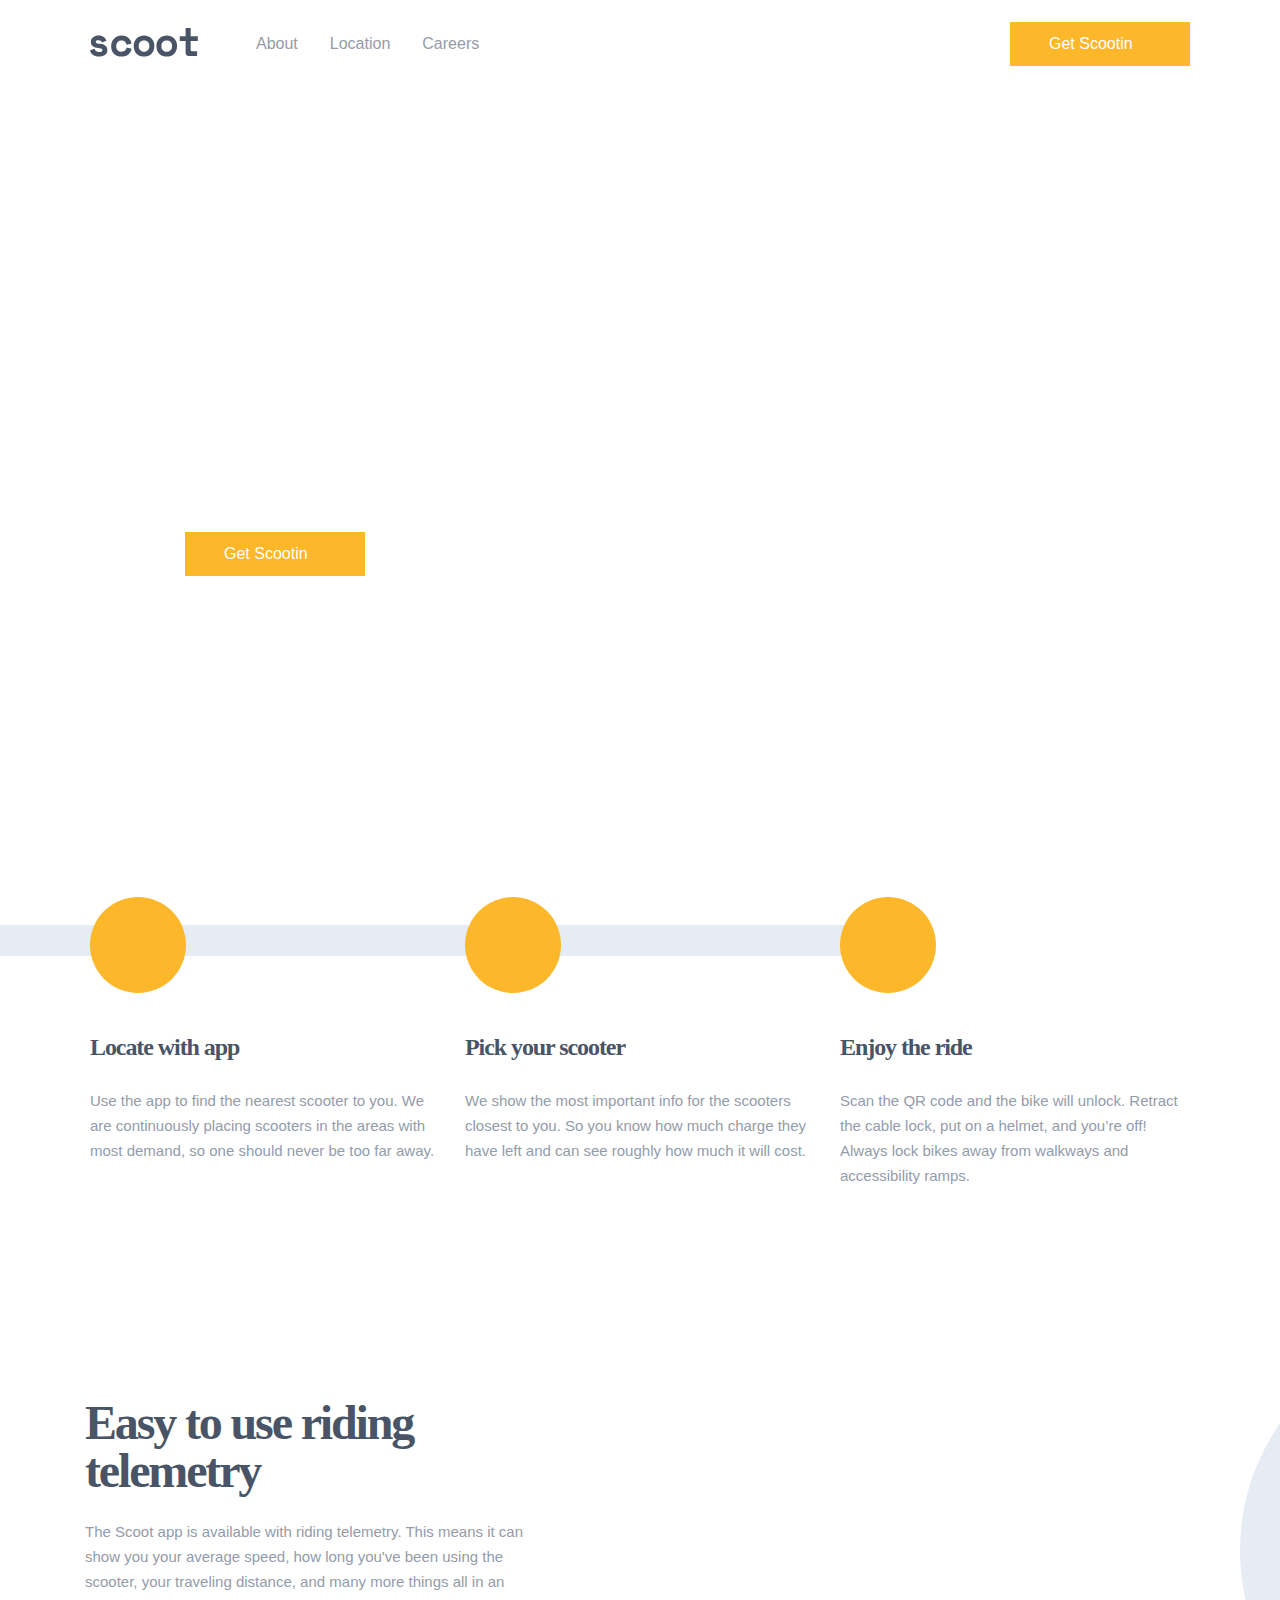
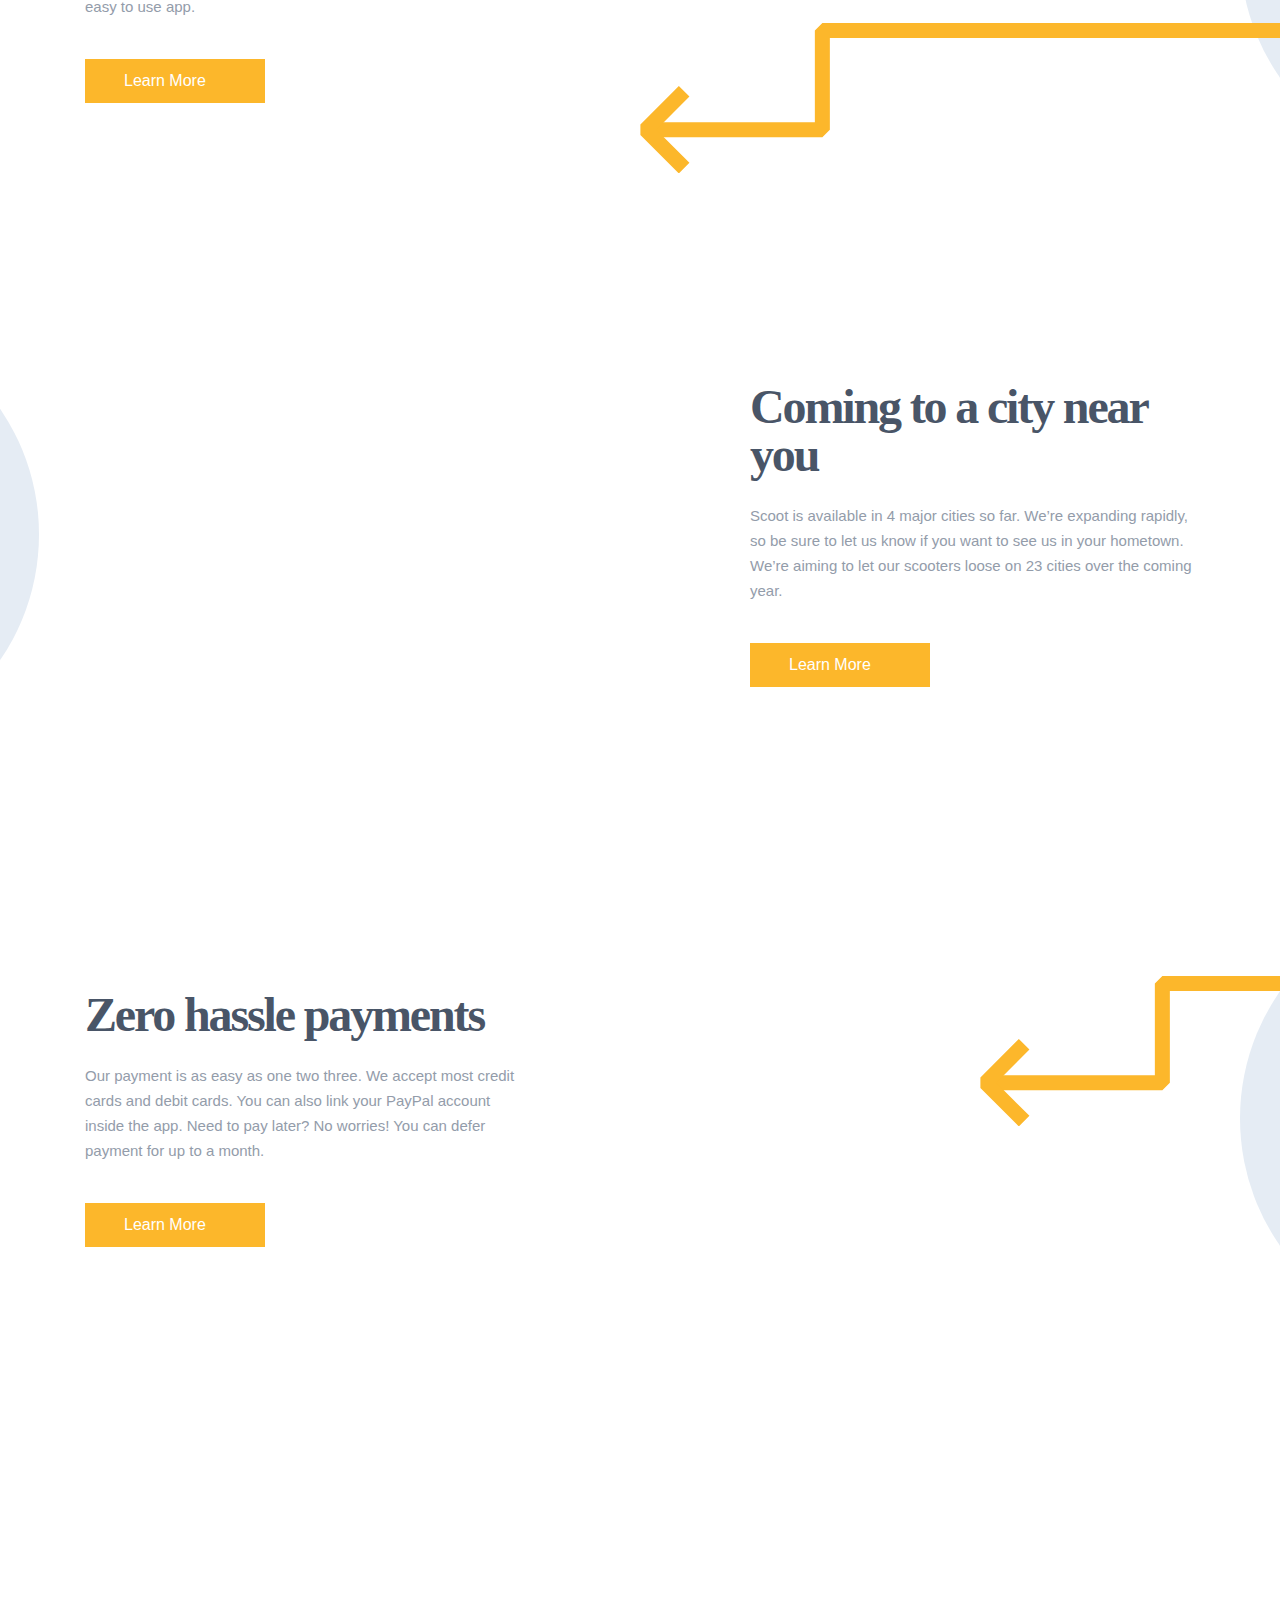
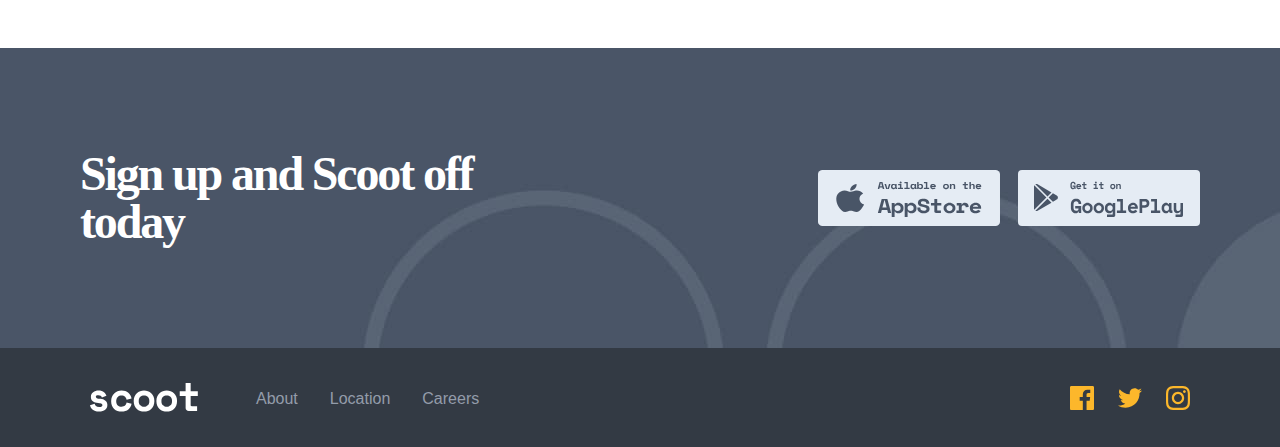
==== index.html @ c0de7a18 "14" ====
<!DOCTYPE html>
<html lang="en">

<head>
    <meta charset="UTF-8">
    <meta http-equiv="X-UA-Compatible" content="IE=edge">
    <meta name="viewport" content="width=device-width, initial-scale=1.0">
    <title>imtixon-2</title>
    <link rel="stylesheet" href="css/main.css">
</head>

<body>
    <h1 class="visually-hidden">scooter</h1>
    <header class="header">
        <div class="header__container container">
            <button class="burger" type="button"> <span class="burger__inner"></span></button>
            <a class="header__logo" href="index.html">
                <svg width="108" height="29" fill="none" xmlns="http://www.w3.org/2000/svg">
                    <path fill-rule="evenodd" clip-rule="evenodd"
                        d="M107.097 23.2V28h-8.3999c-.9066 0-1.6466-.2933-2.22-.88-.5733-.5867-.86-1.3333-.86-2.24V12.96h-5.88v-4.8h5.88V0h5.0399v8.16h7.16v4.8h-7.16V22c0 .8.36 1.2 1.08 1.2h5.36ZM9.12 28.56c2.6133 0 4.64-.5867 6.08-1.76 1.44-1.1733 2.16-2.7467 2.16-4.72v-.24c0-1.7867-.64-3.18-1.92-4.18-1.28-1-2.9333-1.6067-4.96-1.82-1.76-.1867-2.97333-.42-3.64-.7-.66667-.28-1-.74-1-1.38 0-.4533.21333-.8333.64-1.14.42667-.3067 1.06667-.46 1.92-.46.93333 0 1.6933.2067 2.28.62.5867.4133 1 .98 1.24 1.7l4.56-1.84c-.2133-.56-.52-1.14-.92-1.74-.4-.6-.92-1.14667-1.56-1.64-.64-.49333-1.42-.89333-2.34-1.2-.92-.30667-2.00667-.46-3.26-.46-.96 0-1.89333.13333-2.8.4-.90667.26667-1.70667.66-2.4 1.18-.69333.52-1.25333 1.1533-1.68 1.9-.42667.7467-.64 1.6133-.64 2.6v.24c0 1.8933.66 3.3267 1.98 4.3 1.32.9733 3.1 1.5533 5.34 1.74.82667.08 1.51333.1867 2.06.32.5467.1333.98.3 1.3.5.32.2.54.4133.66.64s.18.4733.18.74c0 .4533-.2333.8733-.7 1.26-.4667.3867-1.3267.58-2.58.58-1.41333 0-2.46-.32-3.14-.96-.68-.64-1.12667-1.3867-1.34-2.24L0 22.32c.133333.6933.393333 1.4067.78 2.14.38667.7333.94 1.4 1.66 2 .72.6 1.62667 1.1 2.72 1.5 1.09333.4 2.41333.6 3.96.6Zm22.4543 0c2.8267 0 5.0867-.72 6.78-2.16 1.6933-1.44 2.7667-3.3333 3.22-5.68l-4.96-1.24c-.24 1.3067-.7667 2.3467-1.58 3.12-.8133.7733-1.9933 1.16-3.54 1.16-.72 0-1.4-.1133-2.04-.34-.64-.2267-1.2-.5667-1.68-1.02-.48-.4533-.86-1.02-1.14-1.7-.28-.68-.42-1.46-.42-2.34v-.24c0-.88.14-1.6733.42-2.38.28-.7067.66-1.3067 1.14-1.8.48-.4933 1.04-.8733 1.68-1.14.64-.2667 1.32-.4 2.04-.4 1.5467 0 2.7467.4267 3.6 1.28s1.36 1.8667 1.52 3.04l4.96-1.28c-.4533-2.3467-1.54-4.24-3.26-5.68-1.72-1.44-3.9667-2.16-6.74-2.16-1.44 0-2.7933.24-4.06.72-1.2667.48-2.3733 1.17333-3.32 2.08-.9467.9067-1.6867 2-2.22 3.28-.5333 1.28-.8 2.72-.8 4.32v.48c0 1.6.2667 3.0267.8 4.28.5333 1.2533 1.2667 2.3067 2.2 3.16.9333.8533 2.0333 1.5067 3.3 1.96 1.2667.4533 2.6333.68 4.1.68Zm26.3543-.68c-1.24.4533-2.54.68-3.9.68-1.36 0-2.66-.2267-3.9-.68-1.24-.4533-2.34-1.1133-3.3-1.98s-1.72-1.9333-2.28-3.2c-.56-1.2667-.84-2.7267-.84-4.38v-.48c0-1.6267.28-3.0733.84-4.34.56-1.2667 1.32-2.34 2.28-3.22.96-.88 2.06-1.54667 3.3-2 1.24-.45333 2.54-.68 3.9-.68 1.36 0 2.66.22667 3.9.68 1.24.45333 2.34 1.12 3.3 2 .96.88 1.72 1.9533 2.28 3.22.56 1.2667.84 2.7133.84 4.34v.48c0 1.6533-.28 3.1133-.84 4.38-.56 1.2667-1.32 2.3333-2.28 3.2-.96.8667-2.06 1.5267-3.3 1.98Zm-3.9-4.12c-.72 0-1.4-.12-2.04-.36-.64-.24-1.2-.5867-1.68-1.04-.48-.4533-.86-1.0067-1.14-1.66-.28-.6533-.42-1.3933-.42-2.22v-.8c0-.8267.14-1.5667.42-2.22.28-.6533.66-1.2067 1.14-1.66.48-.4533 1.04-.8 1.68-1.04.64-.24 1.32-.36 2.04-.36s1.4.12 2.04.36c.64.24 1.2.5867 1.68 1.04.48.4533.86 1.0067 1.14 1.66.28.6533.42 1.3933.42 2.22v.8c0 .8267-.14 1.5667-.42 2.22-.28.6533-.66 1.2067-1.14 1.66-.48.4533-1.04.8-1.68 1.04-.64.24-1.32.36-2.04.36Zm26.5943 4.12c-1.24.4533-2.54.68-3.9.68-1.36 0-2.66-.2267-3.9-.68-1.24-.4533-2.34-1.1133-3.3-1.98s-1.72-1.9333-2.28-3.2c-.56-1.2667-.84-2.7267-.84-4.38v-.48c0-1.6267.28-3.0733.84-4.34.56-1.2667 1.32-2.34 2.28-3.22.96-.88 2.06-1.54667 3.3-2 1.24-.45333 2.54-.68 3.9-.68 1.36 0 2.66.22667 3.9.68 1.24.45333 2.34 1.12 3.3 2 .96.88 1.72 1.9533 2.28 3.22.56 1.2667.84 2.7133.84 4.34v.48c0 1.6533-.28 3.1133-.84 4.38-.56 1.2667-1.32 2.3333-2.28 3.2-.96.8667-2.06 1.5267-3.3 1.98Zm-3.9-4.12c-.72 0-1.4-.12-2.04-.36-.64-.24-1.2-.5867-1.68-1.04-.48-.4533-.86-1.0067-1.14-1.66-.28-.6533-.42-1.3933-.42-2.22v-.8c0-.8267.14-1.5667.42-2.22.28-.6533.66-1.2067 1.14-1.66.48-.4533 1.04-.8 1.68-1.04.64-.24 1.32-.36 2.04-.36s1.4.12 2.04.36c.64.24 1.2.5867 1.68 1.04.48.4533.86 1.0067 1.14 1.66.28.6533.42 1.3933.42 2.22v.8c0 .8267-.14 1.5667-.42 2.22-.28.6533-.66 1.2067-1.14 1.66-.48.4533-1.04.8-1.68 1.04-.64.24-1.32.36-2.04.36Z"
                        fill="#495567" /></svg>
            </a>
            <nav class="nav header__nav">
                <ul class="nav__list">
                    <li class="nav__item">
                        <a class="nav__link" href="about.html">About</a>
                    </li>
                    <li class="nav__item">
                        <a class="nav__link" href="#">Location</a>
                    </li>
                    <li class="nav__item">
                        <a class="nav__link" href="">Careers</a>
                    </li>
                </ul>
            </nav>
            <a class="main-link header__link" href="#">Get Scootin</a>
        </div>
    </header>
    <main>
        <div class="intro">
            <div class="container intro__container">
                <p class="intro__title">
                    Scooter sharing made simple
                </p>
                <div class="intro-wrapper">
                    <p class="intro__text">
                        Scoot takes the hassle out of urban mobility. Our bikes are placed in convenient locations
                        in each of our cities. Use our app to locate the nearest bike, unlock it with a tap, and you’re
                        away!
                    </p>
                    <a class="main-link intro__link" href="#">Get Scootin</a>
                </div>
            </div>
        </div>
        <section class="guide container">
            <div class="container">
                <h2 class="visually-hidden">guide</h2>
                <ol class="guide__list">
                    <li class="guide__item guide__item--app">
                        <h3 class="guide__item-title">Locate with app</h3>
                        <p class="guide__item-text">
                            Use the app to find the nearest scooter to you. We are continuously placing scooters in the
                            areas with most demand, so one should never be too far away.
                        </p>
                    </li>
                    <li class="guide__item guide__item--scooter">
                        <h3 class="guide__item-title">Pick your scooter</h3>
                        <p class="guide__item-text">
                            We show the most important info for the scooters closest to you. So you know how much
                            charge
                            they have left and can see roughly how much it will cost.
                        </p>
                    </li>
                    <li class="guide__item guide__item--ride">
                        <h3 class="guide__item-title">Enjoy the ride</h3>
                        <p class="guide__item-text">
                            Scan the QR code and the bike will unlock. Retract the cable lock, put on a helmet, and
                            you’re off! Always lock bikes away from walkways and accessibility ramps.
                        </p>
                    </li>
                </ol>
            </div>
        </section>
        <section class="benifits container">
            <h2 class="visually-hidden">benifits</h2>
            <ul class="benifits__list">
                <li class="benifits__item benifits__item--easy">
                    <picture>
                        <source type="image/webp" media="(max-width: 767px)"
                            srcset="img/telephone-mobile@2x.webp 2x, img/telephone-mobile.webp 1x">
                        <source type="image/webp" srcset="img/telephone@2x.webp 2x, img/telephone.webp 1x">

                        <source media="(max-width: 719px)"
                            srcset="img/telephone-mobile@2x.jpg 2x, img/telephone-mobile.jpg 1x">
                        <img class="benifits__img" src="img/telephone.jpg"
                            srcset="img/telephone@2x.jpg 2x, img/telephone.jpg 1x" alt="telefonli qiz" width="445"
                            height="445">
                    </picture>
                    <div class="benifits__wrapper">
                        <h3 class="benifits__title">Easy to use riding telemetry</h3>
                        <p class="benifits__text">The Scoot app is available with riding telemetry. This means it can
                            show you your average speed, how long you've been using the scooter, your traveling
                            distance, and many more things all in an easy to use app.</p>
                        <a class="main-link benifits__link" href="#" target="_blank">Learn More</a>
                    </div>
                </li>
                <li class="benifits__item benifits__item--coming">
                    <picture>
                        <source type="image/webp" media="(max-width: 767px)"
                            srcset="img/manzara-mobile@2x.webp 2x, img/manzara-mobile.webp 1x">
                        <source type="image/webp" srcset="img/manzara@2x.webp 2x, img/manzara@2x.webp 1x">

                        <source media="(max-width: 719px)"
                            srcset="img/manzara-mobile@2x.jpg 2x, img/manzara-mobile.jpg 1x">
                        <img class="benifits__img" src="img/manzara.jpg"
                            srcset="img/manzara@2x.jpg 2x, img/manzara.jpg 1x" alt="manzali joy" width="445"
                            height="445">
                    </picture>
                    <div class="benifits__wrapper">
                        <h3 class="benifits__title">Coming to a city near you</h3>
                        <p class="benifits__text">Scoot is available in 4 major cities so far. We’re expanding rapidly,
                            so be sure to let us know if you want to see us in your hometown. We’re aiming to let our
                            scooters loose on 23 cities over the coming year.</p>
                        <a class="main-link benifits__link" href="#" target="_blank">Learn More</a>
                    </div>
                </li>
                <li class="benifits__item benifits__item--zero">
                    <picture>
                        <source type="image/webp" media="(max-width: 767px)"
                            srcset="img/xamyon-mobile@2x.webp 2x, img/xamyon-mobile.webp 1x">
                        <source type="image/webp" srcset="img/xamyon@2x.webp 2x, img/xamyon.webp 1x">

                        <source media="(max-width: 719px)"
                            srcset="img/xamyon-mobile@2x.jpg 2x, img/xamyon-mobile.jpg 1x">
                        <img class="benifits__img" src="img/xamyon.jpg" srcset="img/xamyon@2x.jpg 2x, img/xamyon.jpg 1x"
                            alt="pulli hamyon" width="445" height="445">
                    </picture>
                    <div class="benifits__wrapper">
                        <h3 class="benifits__title">Zero hassle payments</h3>
                        <p class="benifits__text">Our payment is as easy as one two three. We accept most credit cards
                            and
                            debit cards. You can also link your PayPal account inside the app. Need to pay later? No
                            worries! You can defer payment for up to a month.</p>
                        <a class="main-link benifits__link" href="#" target="_blank">Learn More</a>
                    </div>
                </li>
            </ul>
        </section>
        <section class="cta">
            <div class="container cta__container">
                <h2 class="visually-hidden">Call to action</h2>
                <p class="cta__title">Sign up and Scoot off today</p>
                <div class="cta__logo">
                    <a class="cta__logo-link" href="#">
                        <img class="cta__logo-img" src="img/appstory.svg" alt="appstory" width="182" height="56">
                    </a>
                    <a href="#">
                        <img class="cta__logo-img" src="img/playmarket.svg" alt="play market" width="182" height="56">
                    </a>
                </div>
            </div>
        </section>
    </main>
    <footer class="footer">
        <div class="container footer__container">
            <a href="index.html">
                <svg width="108" height="29" fill="none" xmlns="http://www.w3.org/2000/svg">
                    <path fill-rule="evenodd" clip-rule="evenodd"
                        d="M107.097 23.2V28h-8.3999c-.9066 0-1.6466-.2933-2.22-.88-.5733-.5867-.86-1.3333-.86-2.24V12.96h-5.88v-4.8h5.88V0h5.0399v8.16h7.16v4.8h-7.16V22c0 .8.36 1.2 1.08 1.2h5.36ZM9.12 28.56c2.6133 0 4.64-.5867 6.08-1.76 1.44-1.1733 2.16-2.7467 2.16-4.72v-.24c0-1.7867-.64-3.18-1.92-4.18-1.28-1-2.9333-1.6067-4.96-1.82-1.76-.1867-2.97333-.42-3.64-.7-.66667-.28-1-.74-1-1.38 0-.4533.21333-.8333.64-1.14.42667-.3067 1.06667-.46 1.92-.46.93333 0 1.6933.2067 2.28.62.5867.4133 1 .98 1.24 1.7l4.56-1.84c-.2133-.56-.52-1.14-.92-1.74-.4-.6-.92-1.14667-1.56-1.64-.64-.49333-1.42-.89333-2.34-1.2-.92-.30667-2.00667-.46-3.26-.46-.96 0-1.89333.13333-2.8.4-.90667.26667-1.70667.66-2.4 1.18-.69333.52-1.25333 1.1533-1.68 1.9-.42667.7467-.64 1.6133-.64 2.6v.24c0 1.8933.66 3.3267 1.98 4.3 1.32.9733 3.1 1.5533 5.34 1.74.82667.08 1.51333.1867 2.06.32.5467.1333.98.3 1.3.5.32.2.54.4133.66.64s.18.4733.18.74c0 .4533-.2333.8733-.7 1.26-.4667.3867-1.3267.58-2.58.58-1.41333 0-2.46-.32-3.14-.96-.68-.64-1.12667-1.3867-1.34-2.24L0 22.32c.133333.6933.393333 1.4067.78 2.14.38667.7333.94 1.4 1.66 2 .72.6 1.62667 1.1 2.72 1.5 1.09333.4 2.41333.6 3.96.6Zm22.4543 0c2.8267 0 5.0867-.72 6.78-2.16 1.6933-1.44 2.7667-3.3333 3.22-5.68l-4.96-1.24c-.24 1.3067-.7667 2.3467-1.58 3.12-.8133.7733-1.9933 1.16-3.54 1.16-.72 0-1.4-.1133-2.04-.34-.64-.2267-1.2-.5667-1.68-1.02-.48-.4533-.86-1.02-1.14-1.7-.28-.68-.42-1.46-.42-2.34v-.24c0-.88.14-1.6733.42-2.38.28-.7067.66-1.3067 1.14-1.8.48-.4933 1.04-.8733 1.68-1.14.64-.2667 1.32-.4 2.04-.4 1.5467 0 2.7467.4267 3.6 1.28s1.36 1.8667 1.52 3.04l4.96-1.28c-.4533-2.3467-1.54-4.24-3.26-5.68-1.72-1.44-3.9667-2.16-6.74-2.16-1.44 0-2.7933.24-4.06.72-1.2667.48-2.3733 1.17333-3.32 2.08-.9467.9067-1.6867 2-2.22 3.28-.5333 1.28-.8 2.72-.8 4.32v.48c0 1.6.2667 3.0267.8 4.28.5333 1.2533 1.2667 2.3067 2.2 3.16.9333.8533 2.0333 1.5067 3.3 1.96 1.2667.4533 2.6333.68 4.1.68Zm26.3543-.68c-1.24.4533-2.54.68-3.9.68-1.36 0-2.66-.2267-3.9-.68-1.24-.4533-2.34-1.1133-3.3-1.98s-1.72-1.9333-2.28-3.2c-.56-1.2667-.84-2.7267-.84-4.38v-.48c0-1.6267.28-3.0733.84-4.34.56-1.2667 1.32-2.34 2.28-3.22.96-.88 2.06-1.54667 3.3-2 1.24-.45333 2.54-.68 3.9-.68 1.36 0 2.66.22667 3.9.68 1.24.45333 2.34 1.12 3.3 2 .96.88 1.72 1.9533 2.28 3.22.56 1.2667.84 2.7133.84 4.34v.48c0 1.6533-.28 3.1133-.84 4.38-.56 1.2667-1.32 2.3333-2.28 3.2-.96.8667-2.06 1.5267-3.3 1.98Zm-3.9-4.12c-.72 0-1.4-.12-2.04-.36-.64-.24-1.2-.5867-1.68-1.04-.48-.4533-.86-1.0067-1.14-1.66-.28-.6533-.42-1.3933-.42-2.22v-.8c0-.8267.14-1.5667.42-2.22.28-.6533.66-1.2067 1.14-1.66.48-.4533 1.04-.8 1.68-1.04.64-.24 1.32-.36 2.04-.36s1.4.12 2.04.36c.64.24 1.2.5867 1.68 1.04.48.4533.86 1.0067 1.14 1.66.28.6533.42 1.3933.42 2.22v.8c0 .8267-.14 1.5667-.42 2.22-.28.6533-.66 1.2067-1.14 1.66-.48.4533-1.04.8-1.68 1.04-.64.24-1.32.36-2.04.36Zm26.5943 4.12c-1.24.4533-2.54.68-3.9.68-1.36 0-2.66-.2267-3.9-.68-1.24-.4533-2.34-1.1133-3.3-1.98s-1.72-1.9333-2.28-3.2c-.56-1.2667-.84-2.7267-.84-4.38v-.48c0-1.6267.28-3.0733.84-4.34.56-1.2667 1.32-2.34 2.28-3.22.96-.88 2.06-1.54667 3.3-2 1.24-.45333 2.54-.68 3.9-.68 1.36 0 2.66.22667 3.9.68 1.24.45333 2.34 1.12 3.3 2 .96.88 1.72 1.9533 2.28 3.22.56 1.2667.84 2.7133.84 4.34v.48c0 1.6533-.28 3.1133-.84 4.38-.56 1.2667-1.32 2.3333-2.28 3.2-.96.8667-2.06 1.5267-3.3 1.98Zm-3.9-4.12c-.72 0-1.4-.12-2.04-.36-.64-.24-1.2-.5867-1.68-1.04-.48-.4533-.86-1.0067-1.14-1.66-.28-.6533-.42-1.3933-.42-2.22v-.8c0-.8267.14-1.5667.42-2.22.28-.6533.66-1.2067 1.14-1.66.48-.4533 1.04-.8 1.68-1.04.64-.24 1.32-.36 2.04-.36s1.4.12 2.04.36c.64.24 1.2.5867 1.68 1.04.48.4533.86 1.0067 1.14 1.66.28.6533.42 1.3933.42 2.22v.8c0 .8267-.14 1.5667-.42 2.22-.28.6533-.66 1.2067-1.14 1.66-.48.4533-1.04.8-1.68 1.04-.64.24-1.32.36-2.04.36Z"
                        fill="#FFFFFF" /></svg>
            </a>
            <nav class="nav">
                <ul class="nav__list footer__nav">
                    <li class="nav__item footer__nav-item">
                        <a class="nav__link" href="about.html" target="_blank">About</a>
                    </li>
                    <li class="nav__item footer__nav-item">
                        <a class="nav__link" href="#" target="_blank">Location</a>
                    </li>
                    <li class="nav__item footer__nav-item">
                        <a class="nav__link" href="#" target="_blank">Careers</a>
                    </li>
                </ul>
            </nav>
            <ul class="footer__list">
                <li class="footer__item"><a class="footer__item-link" href="#" target="_blank">
                        <svg width="24" height="24" fill="none" xmlns="http://www.w3.org/2000/svg">
                            <path
                                d="M22.675 0H1.325C.593 0 0 .593 0 1.325v21.351C0 23.407.593 24 1.325 24H12.82v-9.294H9.692v-3.622h3.128V8.413c0-3.1 1.893-4.788 4.659-4.788 1.325 0 2.463.099 2.795.143v3.24l-1.918.001c-1.504 0-1.795.715-1.795 1.763v2.313h3.587l-.467 3.622h-3.12V24h6.116c.73 0 1.323-.593 1.323-1.325V1.325C24 .593 23.407 0 22.675 0Z"
                                fill="currentColor" /></svg>
                    </a></li>
                <li class="footer__item"><a class="footer__item-link" href="#" target="_blank">
                        <svg width="24" height="20" fill="none" xmlns="http://www.w3.org/2000/svg">
                            <path
                                d="M24 2.55699c-.883.392-1.832.656-2.828.775 1.017-.609 1.798-1.574 2.165-2.724004-.951.564004-2.005.974004-3.127 1.195004C19.313.845986 18.032.247986 16.616.247986c-3.179 0-5.515 2.966004-4.797 6.045004-4.091-.205-7.719-2.165-10.148-5.144-1.29 2.213-.669 5.108 1.523 6.574-.806-.026-1.566-.247-2.229-.616-.054 2.281 1.581 4.41501 3.949 4.89001-.693.188-1.452.232-2.224.084.626 1.956 2.444 3.379 4.6 3.419-2.07 1.623-4.678 2.348-7.29 2.04 2.179 1.397 4.768 2.212 7.548 2.212 9.142 0 14.307-7.721 13.995-14.64601.962-.695 1.797-1.562 2.457-2.549Z"
                                fill="currentColor" /></svg>
                    </a></li>
                <li class="footer__item"><a class="footer__item-link" href="#" target="_blank">
                        <svg width="24" height="24" fill="none" xmlns="http://www.w3.org/2000/svg">
                            <path fill-rule="evenodd" clip-rule="evenodd"
                                d="M12 0C8.741 0 8.333.014 7.053.072 2.695.272.273 2.69.073 7.052.014 8.333 0 8.741 0 12c0 3.259.014 3.668.072 4.948.2 4.358 2.618 6.78 6.98 6.98C8.333 23.986 8.741 24 12 24c3.259 0 3.668-.014 4.948-.072 4.354-.2 6.782-2.618 6.979-6.98.059-1.28.073-1.689.073-4.948 0-3.259-.014-3.667-.072-4.947-.196-4.354-2.617-6.78-6.979-6.98C15.668.014 15.259 0 12 0Zm0 2.163c3.204 0 3.584.012 4.85.07 3.252.148 4.771 1.691 4.919 4.919.058 1.265.069 1.645.069 4.849 0 3.205-.012 3.584-.069 4.849-.149 3.225-1.664 4.771-4.919 4.919-1.266.058-1.644.07-4.85.07-3.204 0-3.584-.012-4.849-.07-3.26-.149-4.771-1.699-4.919-4.92-.058-1.265-.07-1.644-.07-4.849 0-3.204.013-3.583.07-4.849.149-3.227 1.664-4.771 4.919-4.919 1.266-.057 1.645-.069 4.849-.069ZM5.838 12c0-3.403 2.759-6.162 6.162-6.162S18.162 8.597 18.162 12c0 3.404-2.759 6.163-6.162 6.163S5.838 15.403 5.838 12ZM12 16c-2.209 0-4-1.79-4-4 0-2.209 1.791-4 4-4s4 1.791 4 4c0 2.21-1.791 4-4 4Zm4.965-10.405c0-.795.645-1.44 1.441-1.44.795 0 1.439.645 1.439 1.44 0 .795-.644 1.44-1.439 1.44-.796 0-1.441-.645-1.441-1.44Z"
                                fill="currentColor" /></svg>
                    </a></li>
            </ul>
        </div>
    </footer>



    <script src="js/main.js"></script>
</body>

</html>
---- css/main.css ----
/*! normalize.css v8.0.1 | MIT License | github.com/necolas/normalize.css */
/* Document
   ========================================================================== */
/**
 * 1. Correct the line height in all browsers.
 * 2. Prevent adjustments of font size after orientation changes in iOS.
 */
html {
  line-height: 1.15;
  /* 1 */
  -webkit-text-size-adjust: 100%;
  /* 2 */
}

/* Sections
     ========================================================================== */
/**
   * Remove the margin in all browsers.
   */
body {
  margin: 0;
}

/**
   * Render the `main` element consistently in IE.
   */
main {
  display: block;
}

/**
   * Correct the font size and margin on `h1` elements within `section` and
   * `article` contexts in Chrome, Firefox, and Safari.
   */
h1 {
  font-size: 2em;
  margin: 0.67em 0;
}

/* Grouping content
     ========================================================================== */
/**
   * 1. Add the correct box sizing in Firefox.
   * 2. Show the overflow in Edge and IE.
   */
hr {
  -webkit-box-sizing: content-box;
          box-sizing: content-box;
  /* 1 */
  height: 0;
  /* 1 */
  overflow: visible;
  /* 2 */
}

/**
   * 1. Correct the inheritance and scaling of font size in all browsers.
   * 2. Correct the odd `em` font sizing in all browsers.
   */
pre {
  font-family: monospace, monospace;
  /* 1 */
  font-size: 1em;
  /* 2 */
}

/* Text-level semantics
     ========================================================================== */
/**
   * Remove the gray background on active links in IE 10.
   */
a {
  background-color: transparent;
}

/**
   * 1. Remove the bottom border in Chrome 57-
   * 2. Add the correct text decoration in Chrome, Edge, IE, Opera, and Safari.
   */
abbr[title] {
  border-bottom: none;
  /* 1 */
  text-decoration: underline;
  /* 2 */
  -webkit-text-decoration: underline dotted;
          text-decoration: underline dotted;
  /* 2 */
}

/**
   * Add the correct font weight in Chrome, Edge, and Safari.
   */
b,
strong {
  font-weight: bolder;
}

/**
   * 1. Correct the inheritance and scaling of font size in all browsers.
   * 2. Correct the odd `em` font sizing in all browsers.
   */
code,
kbd,
samp {
  font-family: monospace, monospace;
  /* 1 */
  font-size: 1em;
  /* 2 */
}

/**
   * Add the correct font size in all browsers.
   */
small {
  font-size: 80%;
}

/**
   * Prevent `sub` and `sup` elements from affecting the line height in
   * all browsers.
   */
sub,
sup {
  font-size: 75%;
  line-height: 0;
  position: relative;
  vertical-align: baseline;
}

sub {
  bottom: -0.25em;
}

sup {
  top: -0.5em;
}

/* Embedded content
     ========================================================================== */
/**
   * Remove the border on images inside links in IE 10.
   */
img {
  border-style: none;
}

/* Forms
     ========================================================================== */
/**
   * 1. Change the font styles in all browsers.
   * 2. Remove the margin in Firefox and Safari.
   */
button,
input,
optgroup,
select,
textarea {
  font-family: inherit;
  /* 1 */
  font-size: 100%;
  /* 1 */
  line-height: 1.15;
  /* 1 */
  margin: 0;
  /* 2 */
}

/**
   * Show the overflow in IE.
   * 1. Show the overflow in Edge.
   */
button,
input {
  /* 1 */
  overflow: visible;
}

/**
   * Remove the inheritance of text transform in Edge, Firefox, and IE.
   * 1. Remove the inheritance of text transform in Firefox.
   */
button,
select {
  /* 1 */
  text-transform: none;
}

/**
   * Correct the inability to style clickable types in iOS and Safari.
   */
button,
[type="button"],
[type="reset"],
[type="submit"] {
  -webkit-appearance: button;
}

/**
   * Remove the inner border and padding in Firefox.
   */
button::-moz-focus-inner,
[type="button"]::-moz-focus-inner,
[type="reset"]::-moz-focus-inner,
[type="submit"]::-moz-focus-inner {
  border-style: none;
  padding: 0;
}

/**
   * Restore the focus styles unset by the previous rule.
   */
button:-moz-focusring,
[type="button"]:-moz-focusring,
[type="reset"]:-moz-focusring,
[type="submit"]:-moz-focusring {
  outline: 1px dotted ButtonText;
}

/**
   * Correct the padding in Firefox.
   */
fieldset {
  padding: 0.35em 0.75em 0.625em;
}

/**
   * 1. Correct the text wrapping in Edge and IE.
   * 2. Correct the color inheritance from `fieldset` elements in IE.
   * 3. Remove the padding so developers are not caught out when they zero out
   *    `fieldset` elements in all browsers.
   */
legend {
  -webkit-box-sizing: border-box;
          box-sizing: border-box;
  /* 1 */
  color: inherit;
  /* 2 */
  display: table;
  /* 1 */
  max-width: 100%;
  /* 1 */
  padding: 0;
  /* 3 */
  white-space: normal;
  /* 1 */
}

/**
   * Add the correct vertical alignment in Chrome, Firefox, and Opera.
   */
progress {
  vertical-align: baseline;
}

/**
   * Remove the default vertical scrollbar in IE 10+.
   */
textarea {
  overflow: auto;
}

/**
   * 1. Add the correct box sizing in IE 10.
   * 2. Remove the padding in IE 10.
   */
[type="checkbox"],
[type="radio"] {
  -webkit-box-sizing: border-box;
          box-sizing: border-box;
  /* 1 */
  padding: 0;
  /* 2 */
}

/**
   * Correct the cursor style of increment and decrement buttons in Chrome.
   */
[type="number"]::-webkit-inner-spin-button,
[type="number"]::-webkit-outer-spin-button {
  height: auto;
}

/**
   * 1. Correct the odd appearance in Chrome and Safari.
   * 2. Correct the outline style in Safari.
   */
[type="search"] {
  -webkit-appearance: textfield;
  /* 1 */
  outline-offset: -2px;
  /* 2 */
}

/**
   * Remove the inner padding in Chrome and Safari on macOS.
   */
[type="search"]::-webkit-search-decoration {
  -webkit-appearance: none;
}

/**
   * 1. Correct the inability to style clickable types in iOS and Safari.
   * 2. Change font properties to `inherit` in Safari.
   */
::-webkit-file-upload-button {
  -webkit-appearance: button;
  /* 1 */
  font: inherit;
  /* 2 */
}

/* Interactive
     ========================================================================== */
/*
   * Add the correct display in Edge, IE 10+, and Firefox.
   */
details {
  display: block;
}

/*
   * Add the correct display in all browsers.
   */
summary {
  display: list-item;
}

/* Misc
     ========================================================================== */
/**
   * Add the correct display in IE 10+.
   */
template {
  display: none;
}

/**
   * Add the correct display in IE 10.
   */
[hidden] {
  display: none;
}

/* space-mono-700 - latin */
@font-face {
  font-family: 'Space Mono';
  font-style: normal;
  font-weight: 700;
  font-display: swap;
  src: url("../fonts/space-mono-v10-latin-700.woff2") format("woff2"), url("../fonts/space-mono-v10-latin-700.woff") format("woff");
  /* Chrome 6+, Firefox 3.6+, IE 9+, Safari 5.1+ */
}

/* lexend-deca-regular - latin */
@font-face {
  font-family: 'Lexend Deca';
  font-style: normal;
  font-weight: 400;
  font-display: swap;
  src: url("../fonts/lexend-deca-v15-latin-regular.woff2") format("woff2"), url("../fonts/lexend-deca-v15-latin-regular.woff") format("woff");
  /* Chrome 6+, Firefox 3.6+, IE 9+, Safari 5.1+ */
}

* {
  padding: 0;
  margin: 0;
  -webkit-box-sizing: border-box;
          box-sizing: border-box;
}

body {
  font-family: "Lexend Deca", Arial, Helvetica, sans-serif;
  font-weight: 400;
  line-height: 1;
  margin-top: 87px;
}

img {
  max-width: 100%;
  display: block;
}

a {
  text-decoration: none;
}

.visually-hidden {
  position: absolute;
  white-space: nowrap;
  width: 1px;
  height: 1px;
  overflow: hidden;
  border: 0;
  padding: 0;
  clip: rect(0 0 0 0);
  -webkit-clip-path: inset(50%);
          clip-path: inset(50%);
  margin: -1px;
}

@media only screen and (max-width: 767px) {
  body {
    margin-top: 71px;
  }
}

.container {
  margin: 0 auto;
  max-width: 1120px;
  padding: 0 10px;
}

.burger {
  padding: 0;
  border: none;
  width: 20px;
  height: 15px;
  background-color: #fff;
  -webkit-transition: 0.3s ease all;
  transition: 0.3s ease all;
  display: none;
}

.burger::after, .burger::before, .burger__inner {
  content: "";
  display: block;
  width: 100%;
  height: 3px;
  background-color: #fcb72b;
}

.burger__inner {
  margin: 3px 0;
}

.burger--opened .burger__inner {
  display: none;
}

.burger--opened {
  position: relative;
}

.burger--opened::before, .burger--opened::after {
  position: absolute;
  left: 50%;
  top: 50%;
}

.burger--opened::after {
  -webkit-transform: translate(-50%, -50%) rotate(45deg);
          transform: translate(-50%, -50%) rotate(45deg);
}

.burger--opened::before {
  -webkit-transform: translate(-50%, -50%) rotate(-45deg);
          transform: translate(-50%, -50%) rotate(-45deg);
}

@media only screen and (max-width: 767px) {
  .burger {
    display: block;
  }
}

.main-link {
  min-width: 180px;
  color: #FFFFFF;
  padding: 11px 36px;
  background-color: #fcb72b;
  display: inline-block;
  border: 3px solid #FCB72B;
}

.main-link:hover {
  background-color: transparent;
  color: #FCB72B;
}

.header {
  padding-top: 22px;
  padding-bottom: 21px;
  background-color: white;
  position: fixed;
  width: 100%;
  z-index: 3;
  top: 0;
}

.header__container {
  display: -webkit-box;
  display: -ms-flexbox;
  display: flex;
  -webkit-box-align: center;
      -ms-flex-align: center;
          align-items: center;
}

.header__link {
  margin-left: auto;
}

@media only screen and (max-width: 767px) {
  .header__nav {
    display: none;
  }
  .header__nav--opened {
    width: 256px;
    display: block;
    padding-left: 10px;
    position: absolute;
    top: 100%;
    left: 0;
    height: calc(100vh - 74px);
    margin-bottom: calc(100% - 53px);
    background-color: #333A44;
  }
  .header__nav--opened .nav__list {
    display: block;
    margin-left: 0;
    padding-top: 64px;
  }
  .header__nav--opened .nav__list .nav__item {
    margin: 0;
    margin-bottom: 24px;
  }
  .header__nav--opened .nav__list .nav__item:last-child {
    margin-bottom: 0;
  }
  .header__nav--opened + .header__link {
    display: inline;
    position: absolute;
    top: calc(100vh - 74px);
  }
  .header__link {
    display: none;
  }
  .header__logo {
    margin: 0 auto;
  }
}

.nav__list {
  margin: 0;
  padding: 0;
  list-style: none;
  margin-left: 58px;
  display: -webkit-box;
  display: -ms-flexbox;
  display: flex;
  -webkit-box-align: center;
      -ms-flex-align: center;
          align-items: center;
}

.nav__item {
  margin-right: 32px;
}

.nav__item:last-child {
  margin-right: 0;
}

.nav__link {
  color: #939CAA;
}

.nav__link:hover {
  color: #FCB72B;
}

.intro {
  padding: 153px 0;
  background-image: url("../img/intro.jpg");
  background-size: cover;
  max-width: 1440px;
  height: 650px;
  background-repeat: no-repeat;
  background-size: cover;
  background-position: center center;
  margin: 0 auto;
  position: relative;
}

@media only screen and (-webkit-min-device-pixel-ratio: 2), only screen and (min--moz-device-pixel-ratio: 2), only screen and (min-device-pixel-ratio: 2), only screen and (min-resolution: 192dpi), only screen and (min-resolution: 2dppx) {
  .intro {
    background-image: url("../img/intro2x.jpg");
  }
}

.intro__container {
  position: relative;
}

.intro__title {
  font-family: "Space Mono";
  font-style: normal;
  font-weight: bold;
  font-size: 56px;
  line-height: 56px;
  letter-spacing: -2.5px;
  color: #FFFFFF;
  width: 500px;
}

.intro-wrapper {
  padding-left: 95px;
  width: 500px;
  display: block;
}

.intro__text {
  font-size: 15px;
  line-height: 25px;
  color: #FFFFFF;
  margin: 40px 0;
  display: -webkit-box;
  display: -ms-flexbox;
  display: flex;
}

.intro__text::after {
  background-image: url("../img/intro-chiziq.svg");
  background-repeat: no-repeat;
  content: "";
  height: 15px;
  width: 202px;
  display: block;
  position: absolute;
  left: -161px;
  top: 200px;
}

.intro__text::before {
  background-image: url("../img/intro-strelka.svg");
  background-repeat: no-repeat;
  content: "";
  height: 150px;
  width: 450px;
  display: block;
  position: absolute;
  left: 650px;
  top: 200px;
}

.intro__link:hover {
  background-color: transparent;
}

@media only screen and (max-width: 1119px) {
  .intro {
    padding-top: 137px;
    padding-bottom: 217px;
    background-image: url("../img/intro-tablet.jpg");
  }
}

@media only screen and (max-width: 1119px) and (-webkit-min-device-pixel-ratio: 2), only screen and (max-width: 1119px) and (min--moz-device-pixel-ratio: 2), only screen and (max-width: 1119px) and (min-device-pixel-ratio: 2), only screen and (max-width: 1119px) and (min-resolution: 192dpi), only screen and (max-width: 1119px) and (min-resolution: 2dppx) {
  .intro {
    background-image: url("../img/intro-tablet@2x.jpg");
  }
}

@media only screen and (max-width: 1119px) {
  .intro-wrapper {
    text-align: center;
    padding: 0;
    width: 573px;
    margin: 0 auto;
  }
  .intro__title {
    text-align: center;
    margin: 0 auto;
  }
  .intro__text {
    margin: 24px 0 32px 0;
  }
  .intro__text::after {
    display: none;
  }
  .intro__text::before {
    left: 0px;
    top: 350px;
  }
  .intro__link {
    margin: 0 auto;
  }
}

@media only screen and (max-width: 767px) {
  .intro {
    padding-top: 115px;
    padding-bottom: 179px;
    background-image: url("../img/intro-mobile.jpg");
  }
}

@media only screen and (max-width: 767px) and (-webkit-min-device-pixel-ratio: 2), only screen and (max-width: 767px) and (min--moz-device-pixel-ratio: 2), only screen and (max-width: 767px) and (min-device-pixel-ratio: 2), only screen and (max-width: 767px) and (min-resolution: 192dpi), only screen and (max-width: 767px) and (min-resolution: 2dppx) {
  .intro {
    background-image: url("../img/intro-mobile@2x.jpg");
  }
}

@media only screen and (max-width: 767px) {
  .intro__title {
    font-size: 40px;
    line-height: 40px;
    width: 311px;
  }
  .intro-wrapper {
    width: 311px;
  }
  .intro__text::before {
    left: -280px;
  }
}

.guide {
  padding-top: 160px;
  padding-bottom: 140px;
  position: relative;
  max-width: 1440px;
}

.guide__list {
  margin: 0;
  padding: 0;
  list-style: none;
  display: -webkit-box;
  display: -ms-flexbox;
  display: flex;
  -webkit-box-pack: justify;
      -ms-flex-pack: justify;
          justify-content: space-between;
}

.guide__list::after {
  border: 15px solid #E5ECF4;
  background-color: #E5ECF4;
  display: block;
  height: 1px;
  width: 65%;
  content: "";
  position: absolute;
  z-index: -1;
  top: 188px;
  left: 0;
}

.guide__item {
  width: 350px;
  padding-top: 136px;
  position: relative;
}

.guide__item::before {
  width: 96px;
  height: 96px;
  border-radius: 50%;
  background-color: #fcb72b;
  content: "";
  display: block;
  background-position: center center;
  background-repeat: no-repeat;
  position: absolute;
  top: 0;
  left: 0;
}

.guide__item--app::before {
  background-image: url("../img/guide1.svg");
}

.guide__item--scooter::before {
  background-image: url("../img/guide2.svg");
}

.guide__item--ride::before {
  background-image: url("../img/guide3.svg");
}

.guide__item-title {
  font-family: "Space Mono";
  font-style: normal;
  font-weight: bold;
  font-size: 24px;
  line-height: 28px;
  letter-spacing: -1.07143px;
  color: #495567;
  margin-bottom: 27px;
}

.guide__item-text {
  font-size: 15px;
  line-height: 25px;
  color: #939CAA;
}

@media only screen and (max-width: 1119px) {
  .guide {
    padding-top: 122px;
    padding-bottom: 92px;
  }
  .guide__list {
    -webkit-box-orient: vertical;
    -webkit-box-direction: normal;
        -ms-flex-direction: column;
            flex-direction: column;
    -webkit-box-pack: center;
        -ms-flex-pack: center;
            justify-content: center;
    -ms-flex-line-pack: start;
        align-content: start;
    padding: 0 58px;
  }
  .guide__list::after {
    width: 1px;
    height: 512px;
    top: 0;
    left: calc(50% - 254px);
  }
  .guide__item {
    padding: 0;
    margin: 0;
    width: 573px;
    margin: 0 auto 40px auto;
    padding-left: 175px;
  }
  .guide__item:last-child {
    margin-bottom: 0;
  }
}

@media only screen and (max-width: 767px) {
  .guide__list {
    text-align: center;
    padding: 0;
  }
  .guide__list::after {
    display: none;
  }
  .guide {
    padding-top: 120px;
    padding-bottom: 83px;
  }
  .guide__item {
    padding: 0;
    margin-bottom: 48px;
    width: 311px;
    padding-top: 120px;
    background-position: center top;
  }
  .guide__item::before {
    left: calc(50% - 48px);
  }
}

.benifits {
  margin-bottom: 307px;
  max-width: 1440px;
  overflow: hidden;
}

.benifits--about {
  padding-top: 120px;
  margin-bottom: 0;
}

.benifits__list {
  list-style: none;
}

.benifits__item {
  display: -webkit-box;
  display: -ms-flexbox;
  display: flex;
  position: relative;
  -webkit-box-pack: center;
      -ms-flex-pack: center;
          justify-content: center;
  -webkit-box-align: center;
      -ms-flex-align: center;
          align-items: center;
  margin-bottom: 139px;
}

.benifits__item:nth-child(2n-1) {
  -webkit-box-orient: horizontal;
  -webkit-box-direction: reverse;
      -ms-flex-direction: row-reverse;
          flex-direction: row-reverse;
}

.benifits__item:nth-child(2n-1) .benifits__wrapper {
  margin-right: 220px;
}

.benifits__item:nth-child(2n) .benifits__wrapper {
  margin-left: 220px;
}

.benifits__item:last-child {
  margin-bottom: 0;
}

.benifits__item::after {
  content: "";
  display: block;
  width: 445px;
  height: 445px;
  border-radius: 50%;
  position: absolute;
  background-color: #e5ecf4;
  z-index: 1;
}

.benifits__item::before {
  content: "";
  display: block;
  background-repeat: no-repeat;
  background-position: center center;
  position: absolute;
  z-index: 2;
}

.benifits__item:nth-child(2n-1)::after {
  left: calc(50% + 600px);
}

.benifits__item:nth-child(2n)::after {
  left: calc(50% - 646px - 400px);
}

.benifits__item--easy::before {
  background-image: url("../img/benifits1.svg");
  bottom: 0;
  left: 50%;
  width: 740px;
  height: 150px;
}

.benifits__item--coming::before {
  background-image: url("../img/intro-strelka.svg");
  width: 447px;
  height: 140px;
  top: 0;
  left: calc(50% - 790px);
}

.benifits__item--zero::before {
  background-image: url("../img/benifits1.svg");
  width: 740px;
  height: 150px;
  left: calc(50% + 340px);
  top: 80px;
}

.benifits__item--mobility::before {
  width: 735px;
  height: 140px;
  background-image: url("../img/about-strelka.svg");
  bottom: 30px;
  left: 50%;
}

.benifits__item--better::before {
  background-image: url("../img/intro-strelka.svg");
  width: 447px;
  height: 140px;
  top: 0;
  left: calc(50% - 800px);
}

.benifits__wrapper {
  width: 445px;
}

.benifits__img {
  border-radius: 50%;
  width: 445px;
  height: 445px;
}

.benifits__title {
  font-family: Space Mono;
  font-style: normal;
  font-weight: bold;
  font-size: 48px;
  line-height: 48px;
  letter-spacing: -2.14286px;
  color: #495567;
}

.benifits__text {
  font-size: 15px;
  line-height: 25px;
  color: #939CAA;
  margin-top: 24px;
  margin-bottom: 40px;
}

@media only screen and (max-width: 1119px) {
  .benifits {
    margin-bottom: 104px;
  }
  .benifits__item {
    -webkit-box-orient: vertical;
    -webkit-box-direction: normal;
        -ms-flex-direction: column;
            flex-direction: column;
    text-align: center;
    margin-bottom: 128px;
  }
  .benifits__item:nth-child(2n-1) {
    -webkit-box-orient: vertical;
    -webkit-box-direction: normal;
        -ms-flex-direction: column;
            flex-direction: column;
  }
  .benifits__item:nth-child(2n-1) .benifits__wrapper {
    margin-right: 0;
  }
  .benifits__item:nth-child(2n) .benifits__wrapper {
    margin-left: 0;
  }
  .benifits__item:nth-child(2n-1)::after {
    left: calc(50% + 285px);
    top: 0;
  }
  .benifits__item:nth-child(2n)::after {
    left: calc(50% - 285px - 445px);
    top: 0;
  }
  .benifits__item--easy::before {
    top: 307px;
    left: calc(50% - 370px);
  }
  .benifits__item--coming::before {
    left: calc(50% - 447px);
  }
  .benifits__item--zero::before {
    left: 50%;
    top: 106px;
  }
  .benifits__img {
    margin-bottom: 64px;
  }
  .benifits__item--mobility::before {
    top: 300px;
    left: calc(50% - 350px);
  }
  .benifits__item--better::before {
    left: calc(50% - 450px);
  }
}

@media only screen and (max-width: 767px) {
  .benifits__wrapper {
    width: 311px;
  }
  .benifits__title {
    font-size: 32px;
    line-height: 32px;
  }
  .benifits__text {
    font-size: 15px;
    line-height: 25px;
  }
  .benifits__item::after {
    display: none;
  }
  .benifits__item--easy::before {
    top: 190px;
    left: calc(50% - 100px);
  }
  .benifits__item--coming::before {
    top: 10px;
    left: calc(50% - 350px);
  }
  .benifits__item--zero::before {
    top: 0;
  }
  .benifits__item--mobility::before {
    top: 171px;
    left: calc(50% - 150px);
  }
  .benifits__item--better::before {
    left: calc(50% - 300px);
  }
  .benifits__img {
    width: 311px;
    height: 311px;
  }
}

.our-values {
  padding-top: 78px;
  padding-bottom: 120px;
}

.our-values__title {
  text-align: center;
  font-family: "Space Mono";
  font-style: normal;
  font-weight: bold;
  font-size: 48px;
  line-height: 48px;
  letter-spacing: -2.14286px;
  color: #495567;
}

.our-values__list {
  display: -webkit-box;
  display: -ms-flexbox;
  display: flex;
  -webkit-box-pack: center;
      -ms-flex-pack: center;
          justify-content: center;
  list-style: none;
  margin-top: 100px;
}

.our-values__item {
  text-align: center;
  width: 350px;
  margin-right: 30px;
  position: relative;
}

.our-values__item:last-child {
  margin-right: 0;
}

.our-values__item::after {
  content: "";
  width: 96px;
  height: 96px;
  border-radius: 50%;
  background-color: #fcb72b;
  display: block;
  background-repeat: no-repeat;
  background-position: center center;
  position: absolute;
  top: 192px;
  left: calc(50% - 48px);
}

.our-values__item--tech::after {
  background-image: url("../img/01.svg");
}

.our-values__item--integrity::after {
  background-image: url("../img/02.svg");
}

.our-values__item--community::after {
  background-image: url("../img/03.svg");
}

.our-values__img {
  border-radius: 50%;
  margin: 0 auto;
}

.our-values__item-title {
  font-family: "Space Mono";
  font-style: normal;
  font-weight: bold;
  font-size: 24px;
  line-height: 28px;
  letter-spacing: -1.07143px;
  color: #495567;
  margin-bottom: 27px;
  margin-top: 80px;
}

.our-values__item-text {
  font-size: 15px;
  line-height: 25px;
  color: #939CAA;
}

@media only screen and (max-width: 1119px) {
  .our-values {
    padding-top: 120px;
  }
  .our-values__list {
    -webkit-box-orient: vertical;
    -webkit-box-direction: normal;
        -ms-flex-direction: column;
            flex-direction: column;
    -webkit-box-align: center;
        -ms-flex-align: center;
            align-items: center;
  }
  .our-values__item {
    width: 457px;
    margin-right: 0;
    margin-bottom: 40px;
  }
  .our-values__item:last-child {
    margin-bottom: 0;
  }
}

@media only screen and (max-width: 767px) {
  .our-values {
    padding-bottom: 145px;
  }
  .our-values__item {
    width: 311px;
  }
}

.faqs {
  padding-bottom: 160px;
}

.faqs__title {
  text-align: center;
  margin-bottom: 40px;
  font-family: Space Mono;
  font-style: normal;
  font-weight: bold;
  font-size: 48px;
  line-height: 48px;
  letter-spacing: -2.14286px;
  color: #495567;
}

.faqs__list {
  list-style: none;
}

.faqs__item {
  display: -webkit-box;
  display: -ms-flexbox;
  display: flex;
  margin-bottom: 64px;
}

.faqs__item:last-child {
  margin-bottom: 0;
}

.faqs__item-title {
  font-family: "Space Mono";
  font-style: normal;
  font-weight: bold;
  font-size: 40px;
  line-height: 48px;
  letter-spacing: -1.78571px;
  color: #495567;
  width: 350px;
  margin-right: 30px;
}

.faqs__item-btn {
  display: block;
  border: none;
  text-align: left;
  width: 730px;
  padding: 32px 40px;
  background-color: #F2F5F9;
  position: relative;
  margin-bottom: 32px;
  font-family: "Space Mono";
  font-style: normal;
  font-weight: bold;
  font-size: 24px;
  line-height: 28px;
  letter-spacing: -1.07143px;
  color: #495567;
}

.faqs__item-btn:last-child {
  margin-bottom: 0;
}

.faqs__item-btn::after {
  content: "";
  width: 25px;
  height: 20px;
  background-image: url("../img/pastga.svg");
  background-repeat: no-repeat;
  background-position: center center;
  position: absolute;
  top: calc(50% - 10px);
  right: 40px;
}

.faqs__item-btn:hover + .faqs__item-btn-text {
  background-color: #FFF4DF;
  cursor: pointer;
}

.faqs__item-btn:hover {
  background-color: #FFF4DF;
  cursor: pointer;
}

.faqs__item-btn-text {
  display: none;
  font-size: 15px;
  line-height: 25px;
  color: #495567;
  width: 730px;
  padding: 0  40px 32px;
  background-color: #F2F5F9;
  margin-bottom: 16px;
}

.faqs__item-btn--opened {
  margin-bottom: 0;
}

.faqs__item-btn--opened::after {
  background-image: url("../img/tepaga.svg");
  top: 32px;
}

.faqs__item-btn--opened + .faqs__item-btn-text {
  display: block;
}

@media only screen and (max-width: 1119px) {
  .faqs__item {
    -webkit-box-orient: vertical;
    -webkit-box-direction: normal;
        -ms-flex-direction: column;
            flex-direction: column;
    -webkit-box-pack: center;
        -ms-flex-pack: center;
            justify-content: center;
    -webkit-box-align: center;
        -ms-flex-align: center;
            align-items: center;
  }
  .faqs__item-title {
    margin: 0;
    text-align: center;
    margin-bottom: 32px;
  }
}

@media only screen and (max-width: 767px) {
  .faqs__item-btn {
    width: 311px;
    padding: 32px;
    font-size: 18px;
    line-height: 24px;
  }
  .faqs__item-btn::after {
    right: 32px;
  }
  .faqs__item-btn-text {
    width: 311px;
    padding: 0 32px 32px;
    font-size: 15px;
    line-height: 25px;
  }
}

.about-intro {
  background-image: url("../img/about-intro.jpg");
  background-repeat: no-repeat;
  max-width: 1440px;
  height: 200px;
  margin: 0 auto;
  background-position: center center;
  background-size: cover;
}

@media only screen and (-webkit-min-device-pixel-ratio: 2), only screen and (min--moz-device-pixel-ratio: 2), only screen and (min-device-pixel-ratio: 2), only screen and (min-resolution: 192dpi), only screen and (min-resolution: 2dppx) {
  .about-intro {
    background-image: url("../img/about-intro2x.jpg");
  }
}

.about-intro__tittle {
  font-family: "Space Mono";
  font-style: normal;
  font-weight: bold;
  font-size: 56px;
  line-height: 56px;
  letter-spacing: -2.5px;
  color: #FFFFFF;
  padding: 72px 0;
  margin: 0;
}

@media only screen and (max-width: 1119px) {
  .about-intro {
    background-image: url("../img/about-intro-tablet.jpg");
  }
}

@media only screen and (max-width: 1119px) and (-webkit-min-device-pixel-ratio: 2), only screen and (max-width: 1119px) and (min--moz-device-pixel-ratio: 2), only screen and (max-width: 1119px) and (min-device-pixel-ratio: 2), only screen and (max-width: 1119px) and (min-resolution: 192dpi), only screen and (max-width: 1119px) and (min-resolution: 2dppx) {
  .about-intro {
    background-image: url("../img/about-intro-tablet@2x.jpg");
  }
}

@media only screen and (max-width: 767px) {
  .about-intro {
    background-image: url("../img/about-intro-mobile.jpg");
  }
}

@media only screen and (max-width: 767px) and (-webkit-min-device-pixel-ratio: 2), only screen and (max-width: 767px) and (min--moz-device-pixel-ratio: 2), only screen and (max-width: 767px) and (min-device-pixel-ratio: 2), only screen and (max-width: 767px) and (min-resolution: 192dpi), only screen and (max-width: 767px) and (min-resolution: 2dppx) {
  .about-intro {
    background-image: url("../img/about-intro-mobile@2x.jpg");
  }
}

@media only screen and (max-width: 767px) {
  .about-intro__tittle {
    padding: 60px 0;
    text-align: center;
  }
}

.cta {
  background-color: #495567;
  position: relative;
  background-image: url("../img/cta.jpg");
  background-repeat: no-repeat;
  background-position: center center;
}

@media only screen and (-webkit-min-device-pixel-ratio: 2), only screen and (min--moz-device-pixel-ratio: 2), only screen and (min-device-pixel-ratio: 2), only screen and (min-resolution: 192dpi), only screen and (min-resolution: 2dppx) {
  .cta {
    background-image: url("../img/cta@2x.jpg");
  }
}

.cta__container {
  padding: 102px 0;
  display: -webkit-box;
  display: -ms-flexbox;
  display: flex;
  -webkit-box-align: center;
      -ms-flex-align: center;
          align-items: center;
  position: relative;
  overflow: hidden;
}

.cta__title {
  font-family: Space Mono;
  font-style: normal;
  font-weight: bold;
  font-size: 48px;
  line-height: 48px;
  letter-spacing: -2.14286px;
  color: #FFFFFF;
  width: 415px;
}

.cta__logo {
  margin-left: auto;
  display: -webkit-box;
  display: -ms-flexbox;
  display: flex;
}

.cta__logo-link {
  margin-right: 18px;
}

.cta__logo-img {
  width: 182px;
  height: 56px;
}

@media only screen and (max-width: 1119px) {
  .cta {
    background-image: url("../img/cta-tablet.jpg");
    background-size: cover;
  }
}

@media only screen and (max-width: 1119px) and (-webkit-min-device-pixel-ratio: 2), only screen and (max-width: 1119px) and (min--moz-device-pixel-ratio: 2), only screen and (max-width: 1119px) and (min-device-pixel-ratio: 2), only screen and (max-width: 1119px) and (min-resolution: 192dpi), only screen and (max-width: 1119px) and (min-resolution: 2dppx) {
  .cta {
    background-image: url("../img/cta-tablet@2x.jpg");
  }
}

@media only screen and (max-width: 1119px) {
  .cta__container {
    padding-top: 62px;
    padding-bottom: 62px;
    -webkit-box-orient: vertical;
    -webkit-box-direction: normal;
        -ms-flex-direction: column;
            flex-direction: column;
    -webkit-box-pack: center;
        -ms-flex-pack: center;
            justify-content: center;
  }
  .cta__logo {
    margin: 0;
    margin-top: 40px;
  }
  .cta__title {
    text-align: center;
  }
  .cta__logo-img {
    width: 113px;
    height: 40px;
  }
}

@media only screen and (max-width: 767px) {
  .cta {
    background-image: url("../img/cta-mobile.jpg");
  }
}

@media only screen and (max-width: 767px) and (-webkit-min-device-pixel-ratio: 2), only screen and (max-width: 767px) and (min--moz-device-pixel-ratio: 2), only screen and (max-width: 767px) and (min-device-pixel-ratio: 2), only screen and (max-width: 767px) and (min-resolution: 192dpi), only screen and (max-width: 767px) and (min-resolution: 2dppx) {
  .cta {
    background-image: url("../img/cta-mobile@2x.jpg");
  }
}

@media only screen and (max-width: 767px) {
  .cta__container {
    padding-top: 88px;
    padding-bottom: 88px;
  }
  .cta__title {
    width: 311px;
    font-size: 32px;
    line-height: 32px;
  }
}

.footer {
  padding-top: 35px;
  padding-bottom: 32px;
  background-color: #333a44;
}

.footer__container {
  display: -webkit-box;
  display: -ms-flexbox;
  display: flex;
  -webkit-box-align: center;
      -ms-flex-align: center;
          align-items: center;
}

.footer__list {
  margin: 0;
  padding: 0;
  list-style: none;
  margin-left: auto;
  display: -webkit-box;
  display: -ms-flexbox;
  display: flex;
  -webkit-box-align: center;
      -ms-flex-align: center;
          align-items: center;
}

.footer__item {
  margin-right: 24px;
}

.footer__item:last-child {
  margin-right: 0;
}

.footer__item-link {
  color: #fcb72b;
}

.footer__item-link:hover {
  color: #e5ecf4;
}

@media only screen and (max-width: 767px) {
  .footer {
    padding-top: 64px;
    padding-bottom: 88px;
  }
  .footer__container {
    -webkit-box-orient: vertical;
    -webkit-box-direction: normal;
        -ms-flex-direction: column;
            flex-direction: column;
    -webkit-box-pack: center;
        -ms-flex-pack: center;
            justify-content: center;
  }
  .footer__list {
    margin: 0;
  }
  .footer__nav {
    -webkit-box-orient: vertical;
    -webkit-box-direction: normal;
        -ms-flex-direction: column;
            flex-direction: column;
    -webkit-box-pack: center;
        -ms-flex-pack: center;
            justify-content: center;
    -webkit-box-align: center;
        -ms-flex-align: center;
            align-items: center;
    margin-left: 0;
    text-align: center;
    margin-bottom: 85px;
    margin-top: 41px;
  }
  .footer__nav-item {
    margin-right: 0;
    margin-bottom: 16px;
  }
  .footer__nav-item:last-child {
    margin-bottom: 0;
  }
}
/*# sourceMappingURL=main.css.map */
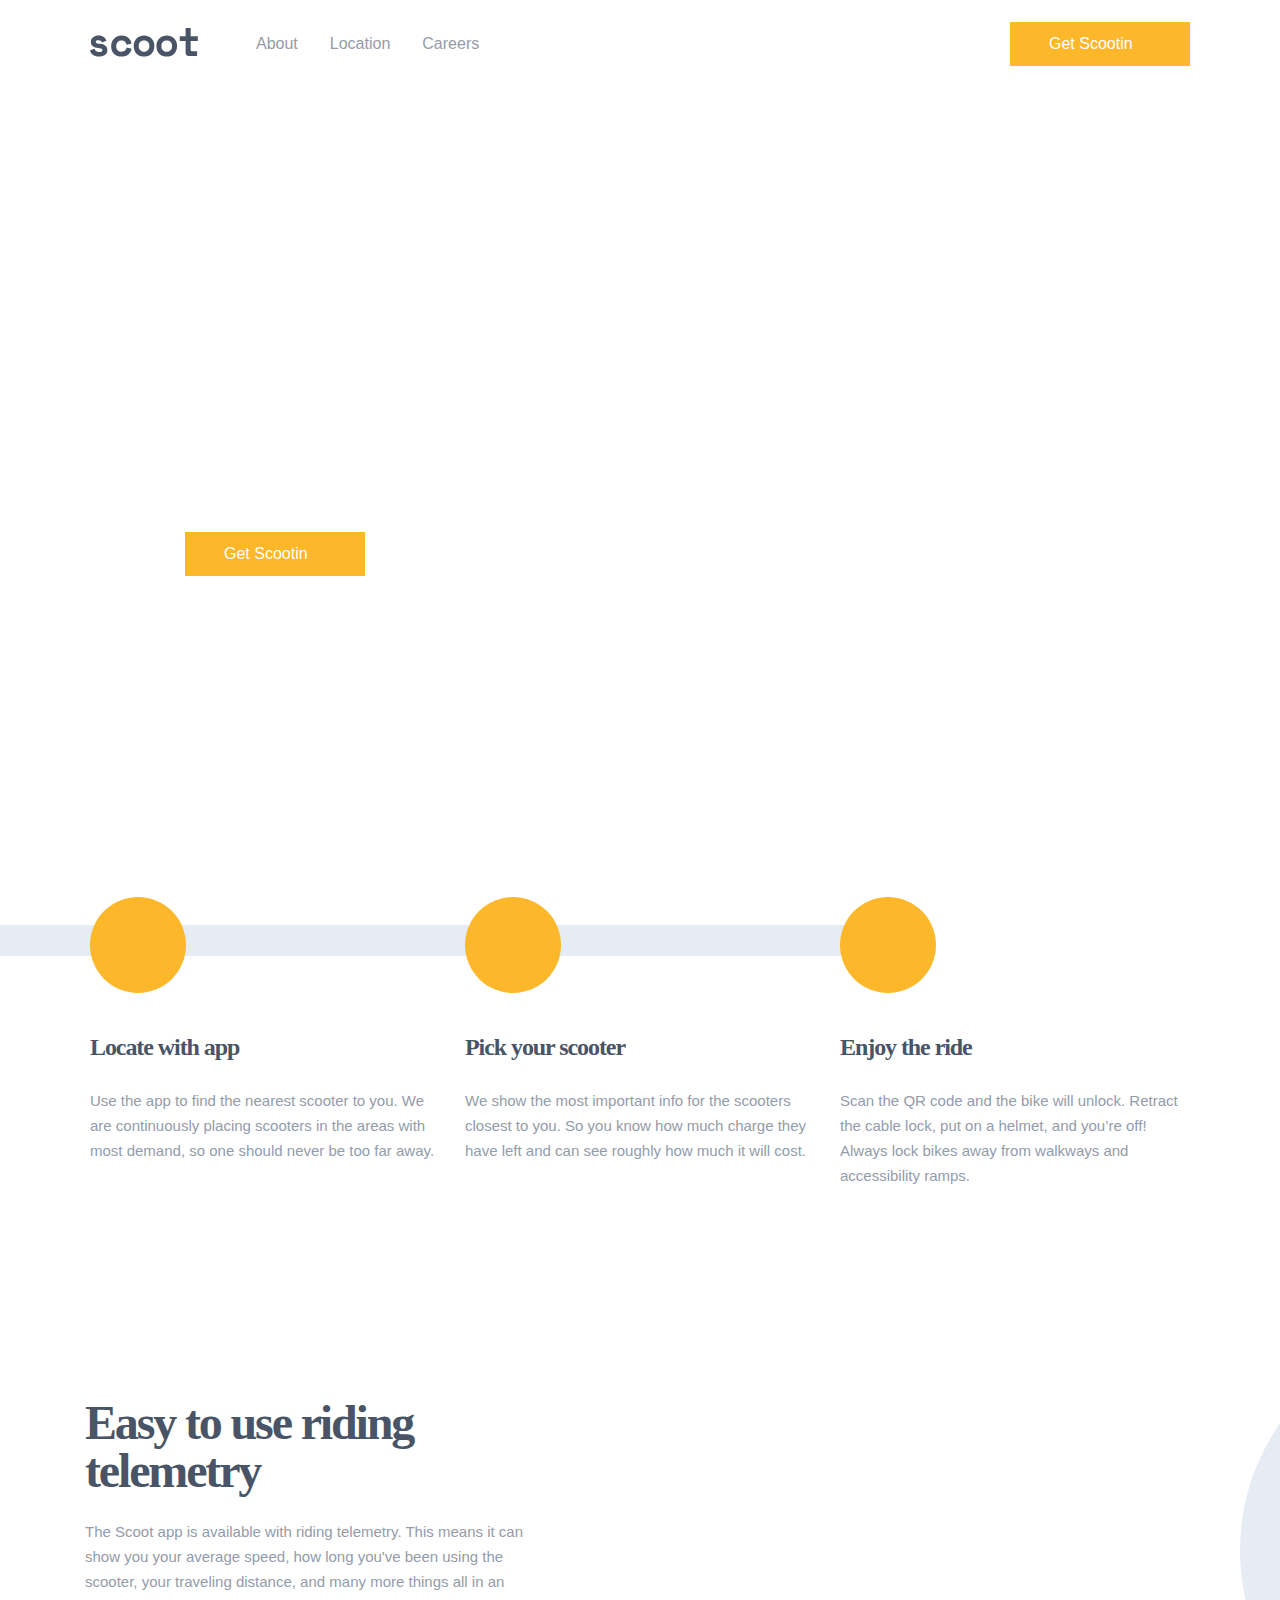
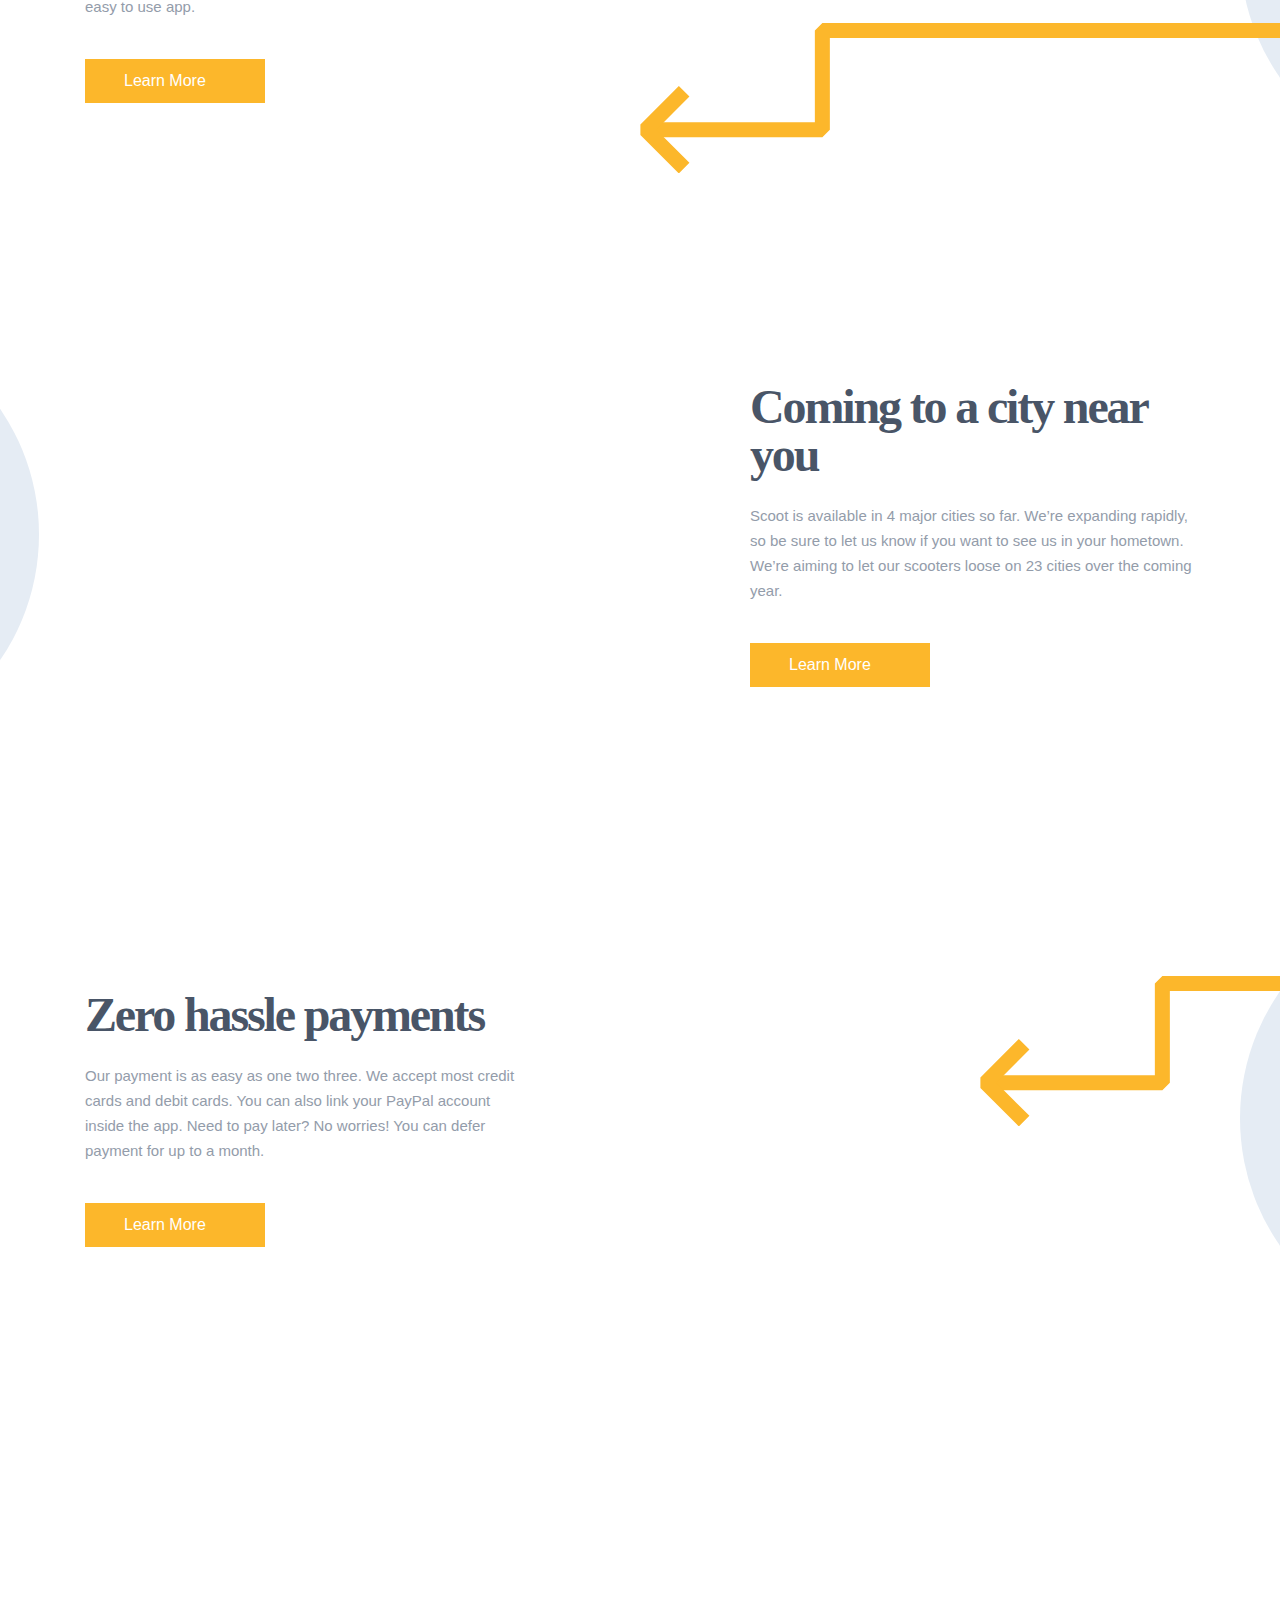
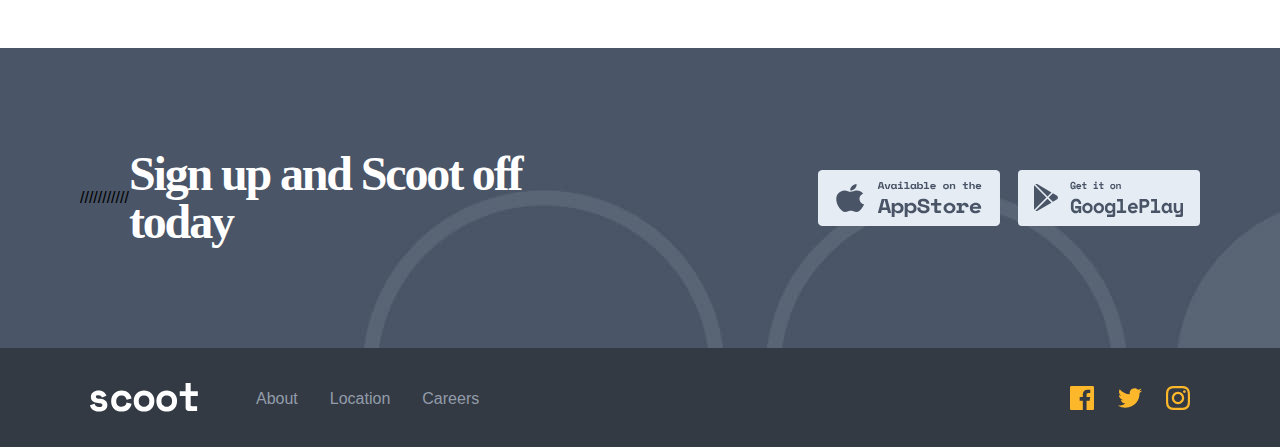
==== commit 0dc50de0: "14" ====
--- a/index.html
+++ b/index.html
@@ -148,7 +148,7 @@
         </section>
         <section class="cta">
             <div class="container cta__container">
-                <h2 class="visually-hidden">Call to action</h2>
+  ///////////              <h2 class="visually-hidden">Call to action</h2>
                 <p class="cta__title">Sign up and Scoot off today</p>
                 <div class="cta__logo">
                     <a class="cta__logo-link" href="#">
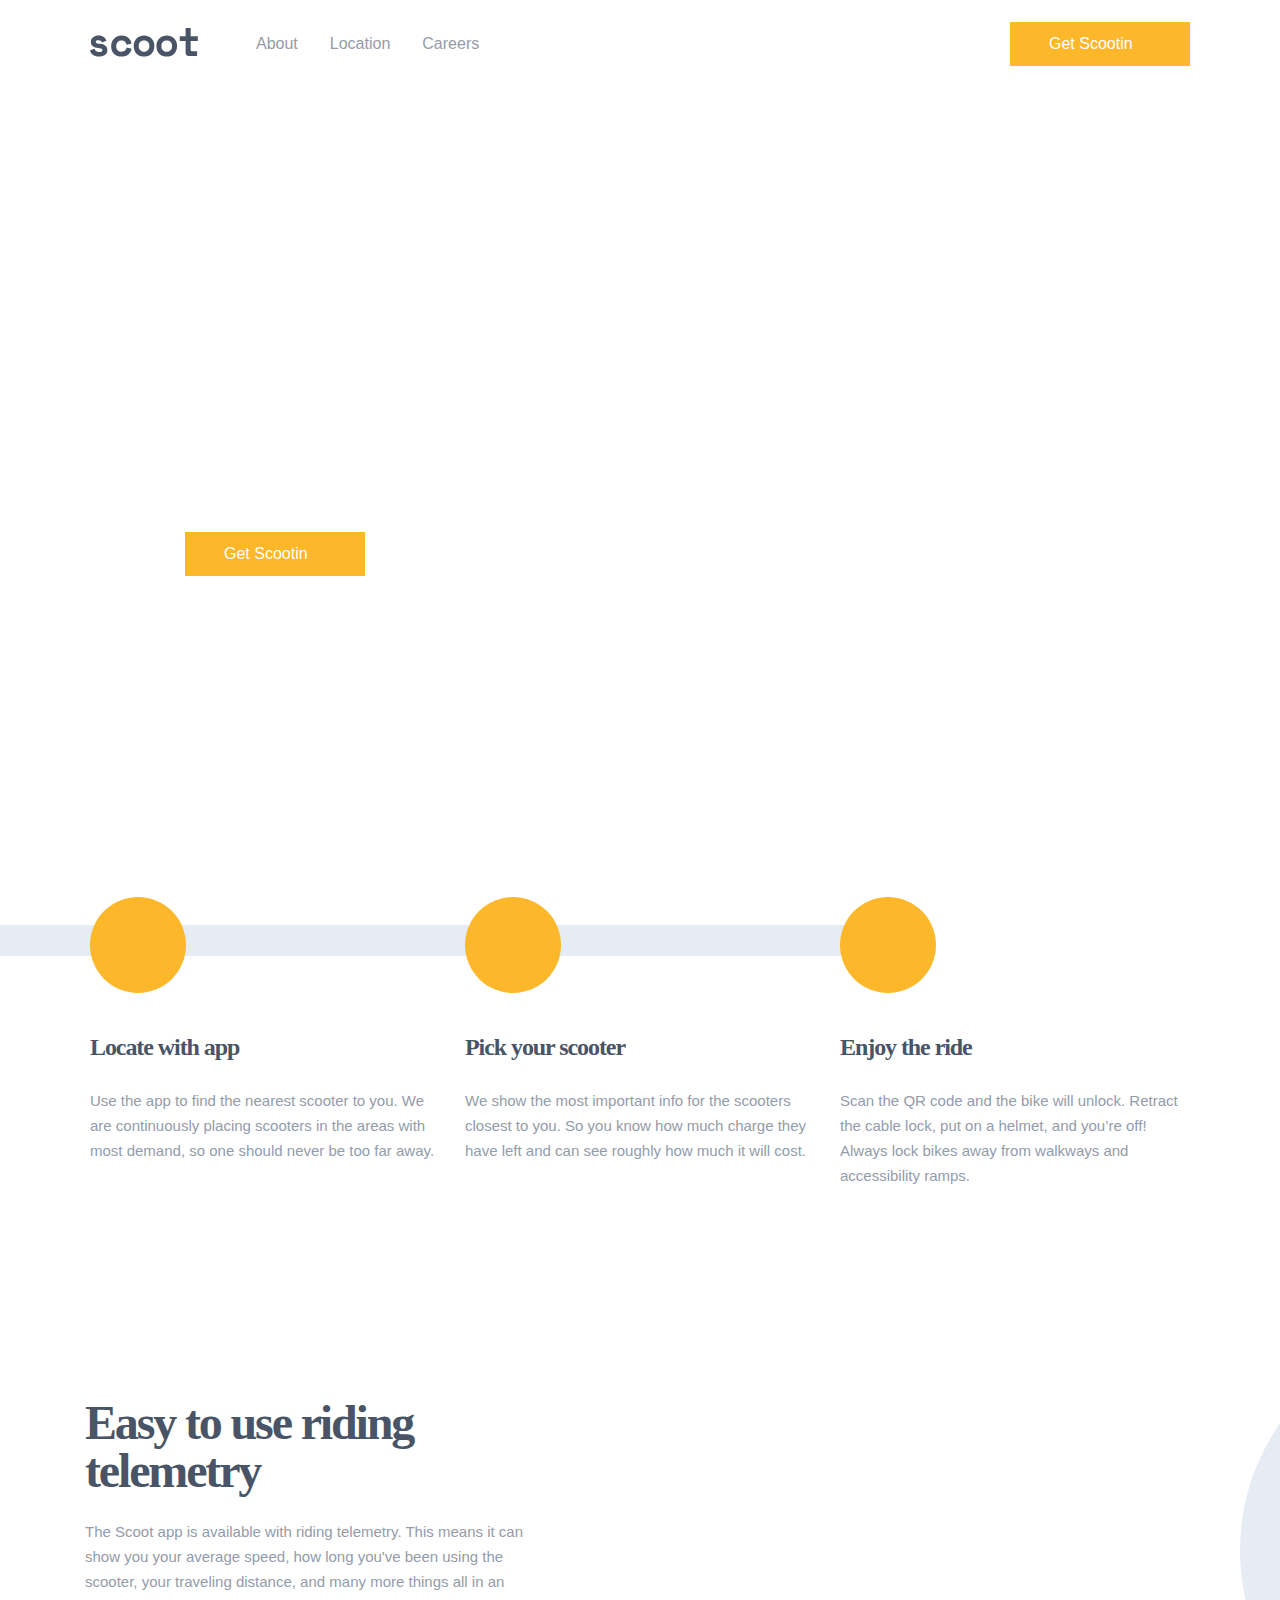
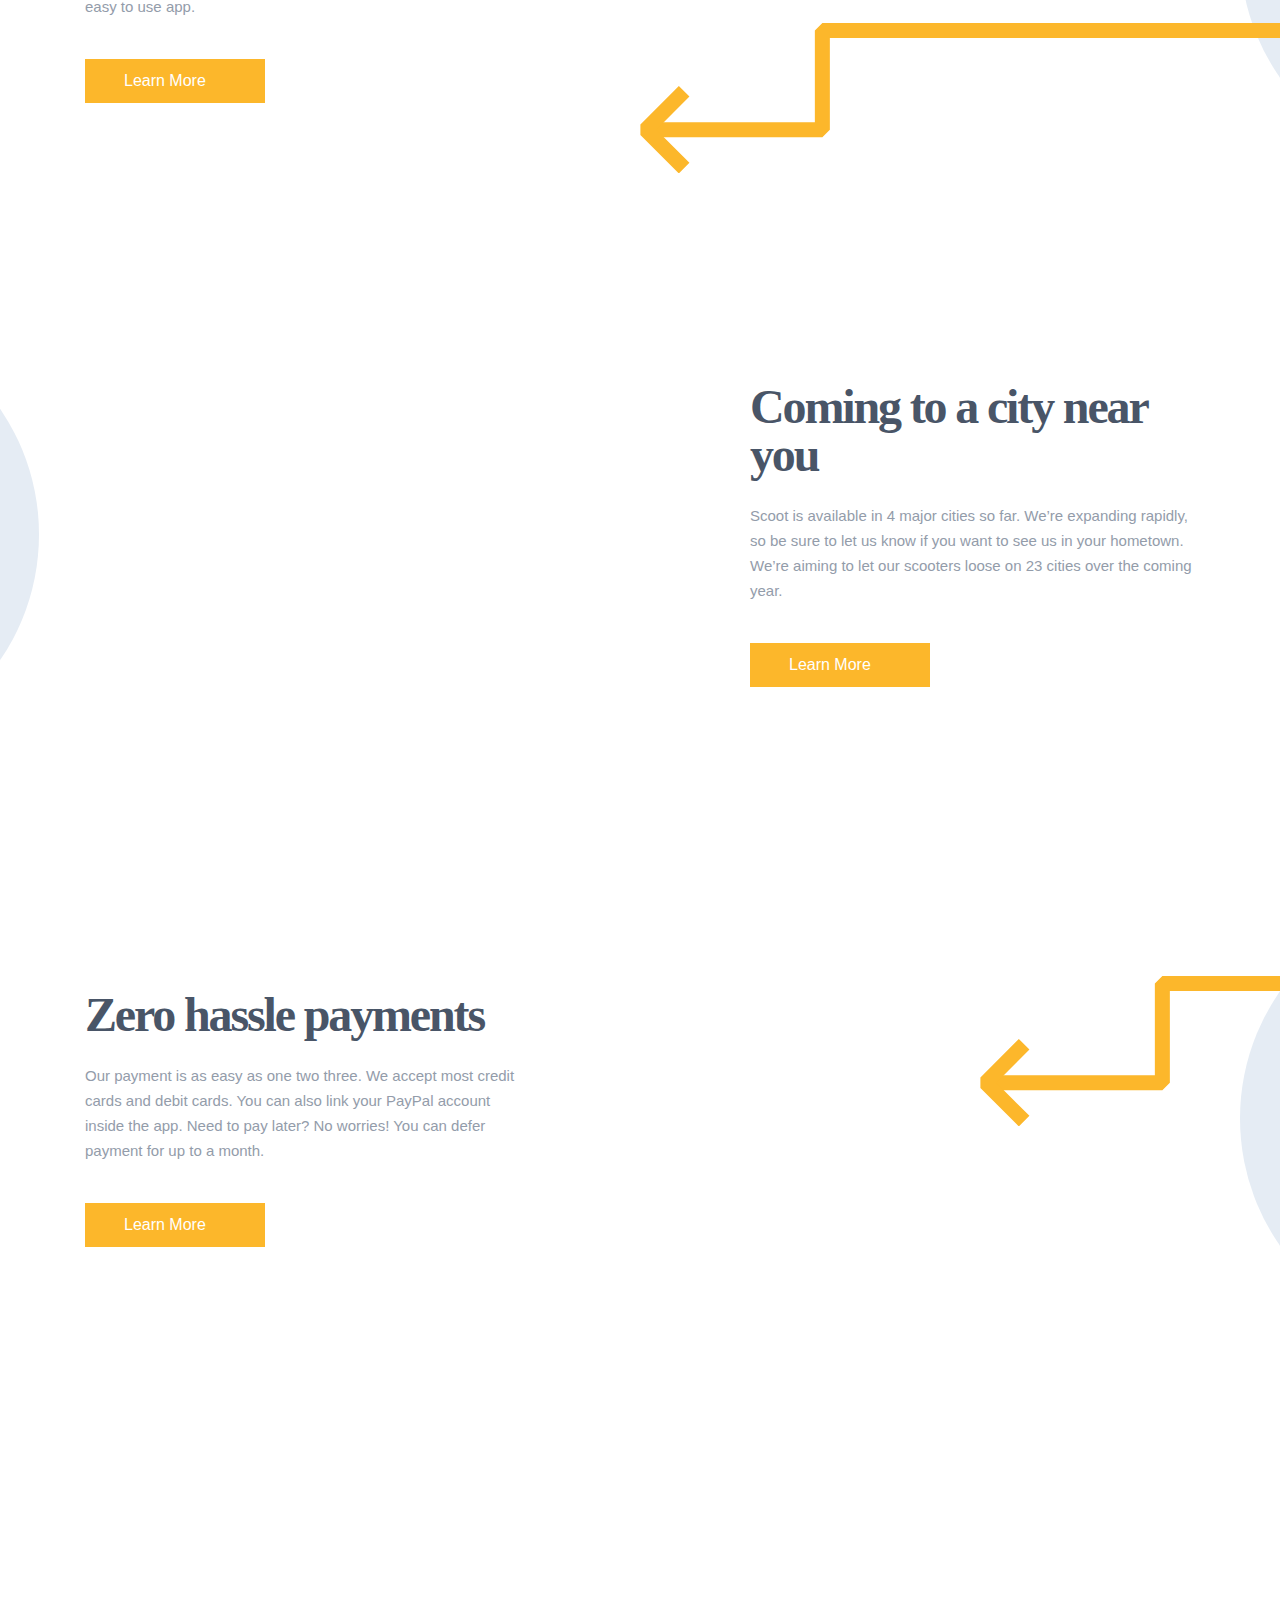
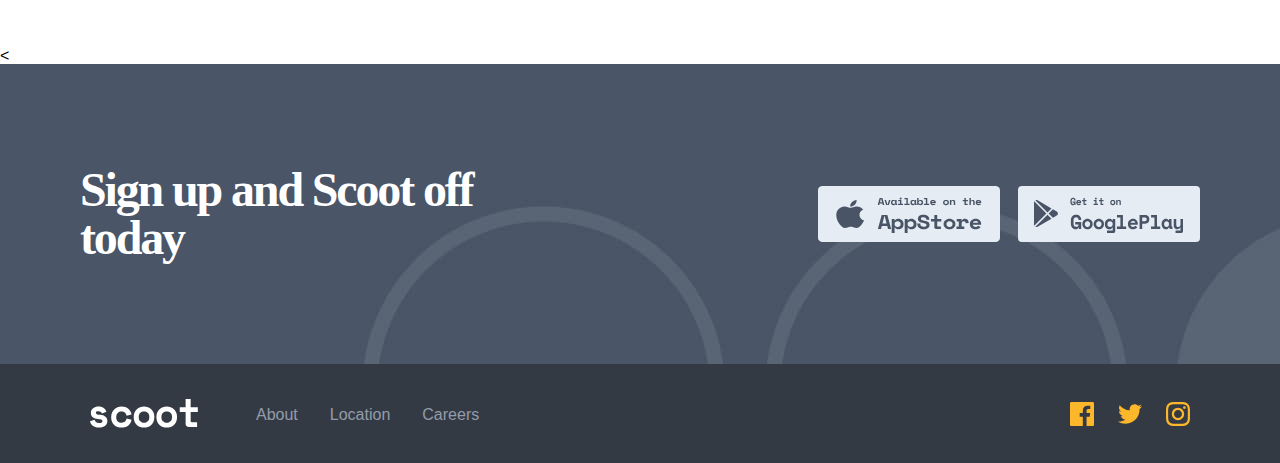
==== commit 02d94636: "14" ====
--- a/index.html
+++ b/index.html
@@ -90,8 +90,7 @@
                             srcset="img/telephone-mobile@2x.webp 2x, img/telephone-mobile.webp 1x">
                         <source type="image/webp" srcset="img/telephone@2x.webp 2x, img/telephone.webp 1x">
 
-                        <source media="(max-width: 719px)"
-                            srcset="img/telephone-mobile@2x.jpg 2x, img/telephone-mobile.jpg 1x">
+                        <source  media="(max-width: 767px)" srcset="img/telephone-mobile@2x.jpg 2x, img/telephone-mobile.jpg 1x">
                         <img class="benifits__img" src="img/telephone.jpg"
                             srcset="img/telephone@2x.jpg 2x, img/telephone.jpg 1x" alt="telefonli qiz" width="445"
                             height="445">
@@ -108,10 +107,9 @@
                     <picture>
                         <source type="image/webp" media="(max-width: 767px)"
                             srcset="img/manzara-mobile@2x.webp 2x, img/manzara-mobile.webp 1x">
-                        <source type="image/webp" srcset="img/manzara@2x.webp 2x, img/manzara@2x.webp 1x">
-
-                        <source media="(max-width: 719px)"
-                            srcset="img/manzara-mobile@2x.jpg 2x, img/manzara-mobile.jpg 1x">
+                        <source type="image/webp" srcset="img/manzara@2x.webp 2x, img/manzara.webp 1x">
+
+                        <source media="(max-width: 767px)"  srcset="img/manzara-mobile@2x.jpg 2x, img/manzara-mobile.jpg 1x">
                         <img class="benifits__img" src="img/manzara.jpg"
                             srcset="img/manzara@2x.jpg 2x, img/manzara.jpg 1x" alt="manzali joy" width="445"
                             height="445">
@@ -129,8 +127,7 @@
                         <source type="image/webp" media="(max-width: 767px)"
                             srcset="img/xamyon-mobile@2x.webp 2x, img/xamyon-mobile.webp 1x">
                         <source type="image/webp" srcset="img/xamyon@2x.webp 2x, img/xamyon.webp 1x">
-
-                        <source media="(max-width: 719px)"
+                        <source media="(max-width: 767px)"
                             srcset="img/xamyon-mobile@2x.jpg 2x, img/xamyon-mobile.jpg 1x">
                         <img class="benifits__img" src="img/xamyon.jpg" srcset="img/xamyon@2x.jpg 2x, img/xamyon.jpg 1x"
                             alt="pulli hamyon" width="445" height="445">
@@ -146,18 +143,21 @@
                 </li>
             </ul>
         </section>
-        <section class="cta">
+        < <section class="cta">
             <div class="container cta__container">
-  ///////////              <h2 class="visually-hidden">Call to action</h2>
-                <p class="cta__title">Sign up and Scoot off today</p>
-                <div class="cta__logo">
-                    <a class="cta__logo-link" href="#">
-                        <img class="cta__logo-img" src="img/appstory.svg" alt="appstory" width="182" height="56">
-                    </a>
-                    <a href="#">
-                        <img class="cta__logo-img" src="img/playmarket.svg" alt="play market" width="182" height="56">
-                    </a>
-                </div>
+                <h2 class="cta__title">Sign up and Scoot off today</h2>
+                <ul class="cta__list">
+                    <li class="cta__item">
+                        <a href="#">
+                            <img class="cta__list-img" src="img/appstory.svg" alt="app story" width="159" height="56">
+                        </a>
+                    </li>
+                    <li class="cta__item">
+                        <a href="#">
+                            <img class="cta__list-img" src="img/playmarket.svg" alt="play market" width="182" height="56">
+                        </a>
+                    </li>
+                </ul>
             </div>
         </section>
     </main>
--- a/css/main.css
+++ b/css/main.css
@@ -1457,18 +1457,23 @@
   width: 415px;
 }
 
-.cta__logo {
+.cta__list {
   margin-left: auto;
   display: -webkit-box;
   display: -ms-flexbox;
   display: flex;
-}
-
-.cta__logo-link {
+  list-style: none;
+}
+
+.cta__item {
   margin-right: 18px;
 }
 
-.cta__logo-img {
+.cta__item:last-child {
+  margin-right: 0;
+}
+
+.cta__list-img {
   width: 182px;
   height: 56px;
 }
@@ -1498,14 +1503,14 @@
         -ms-flex-pack: center;
             justify-content: center;
   }
-  .cta__logo {
+  .cta__list {
     margin: 0;
     margin-top: 40px;
   }
   .cta__title {
     text-align: center;
   }
-  .cta__logo-img {
+  .cta__list-img {
     width: 113px;
     height: 40px;
   }
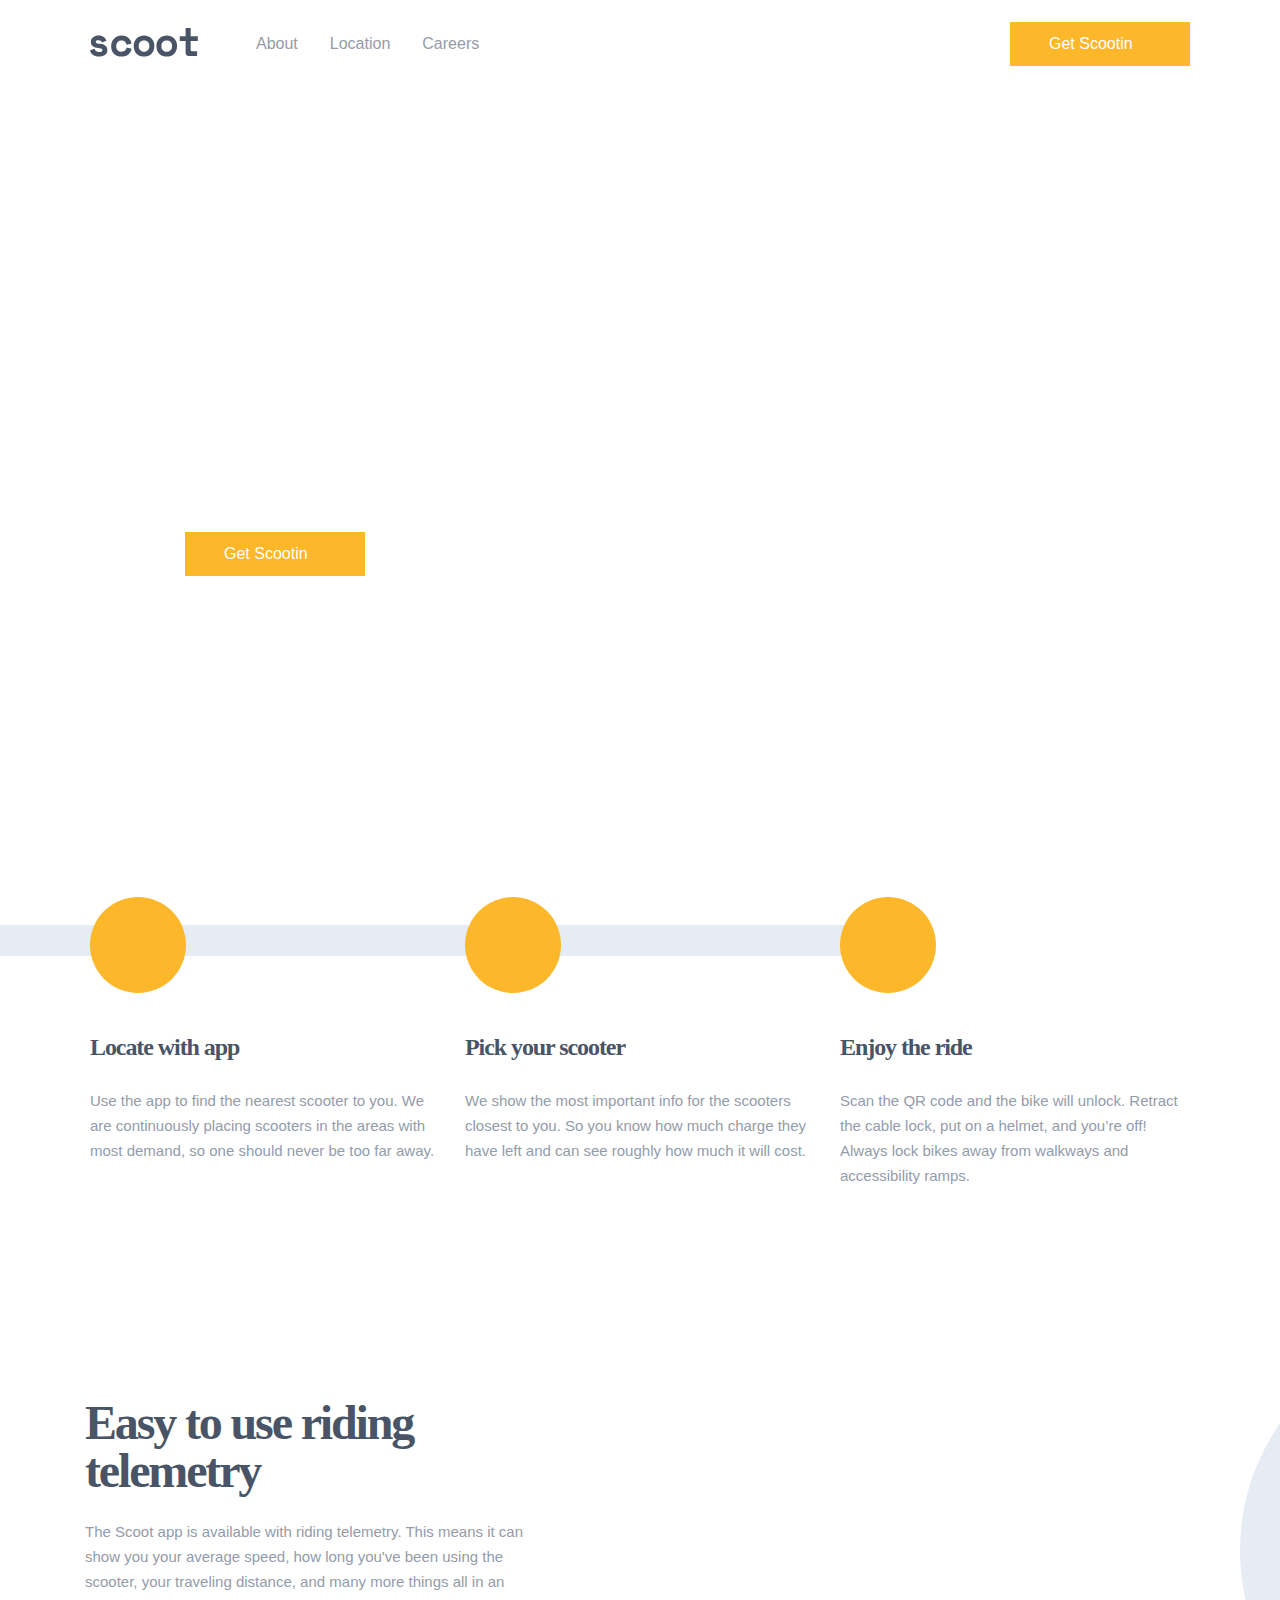
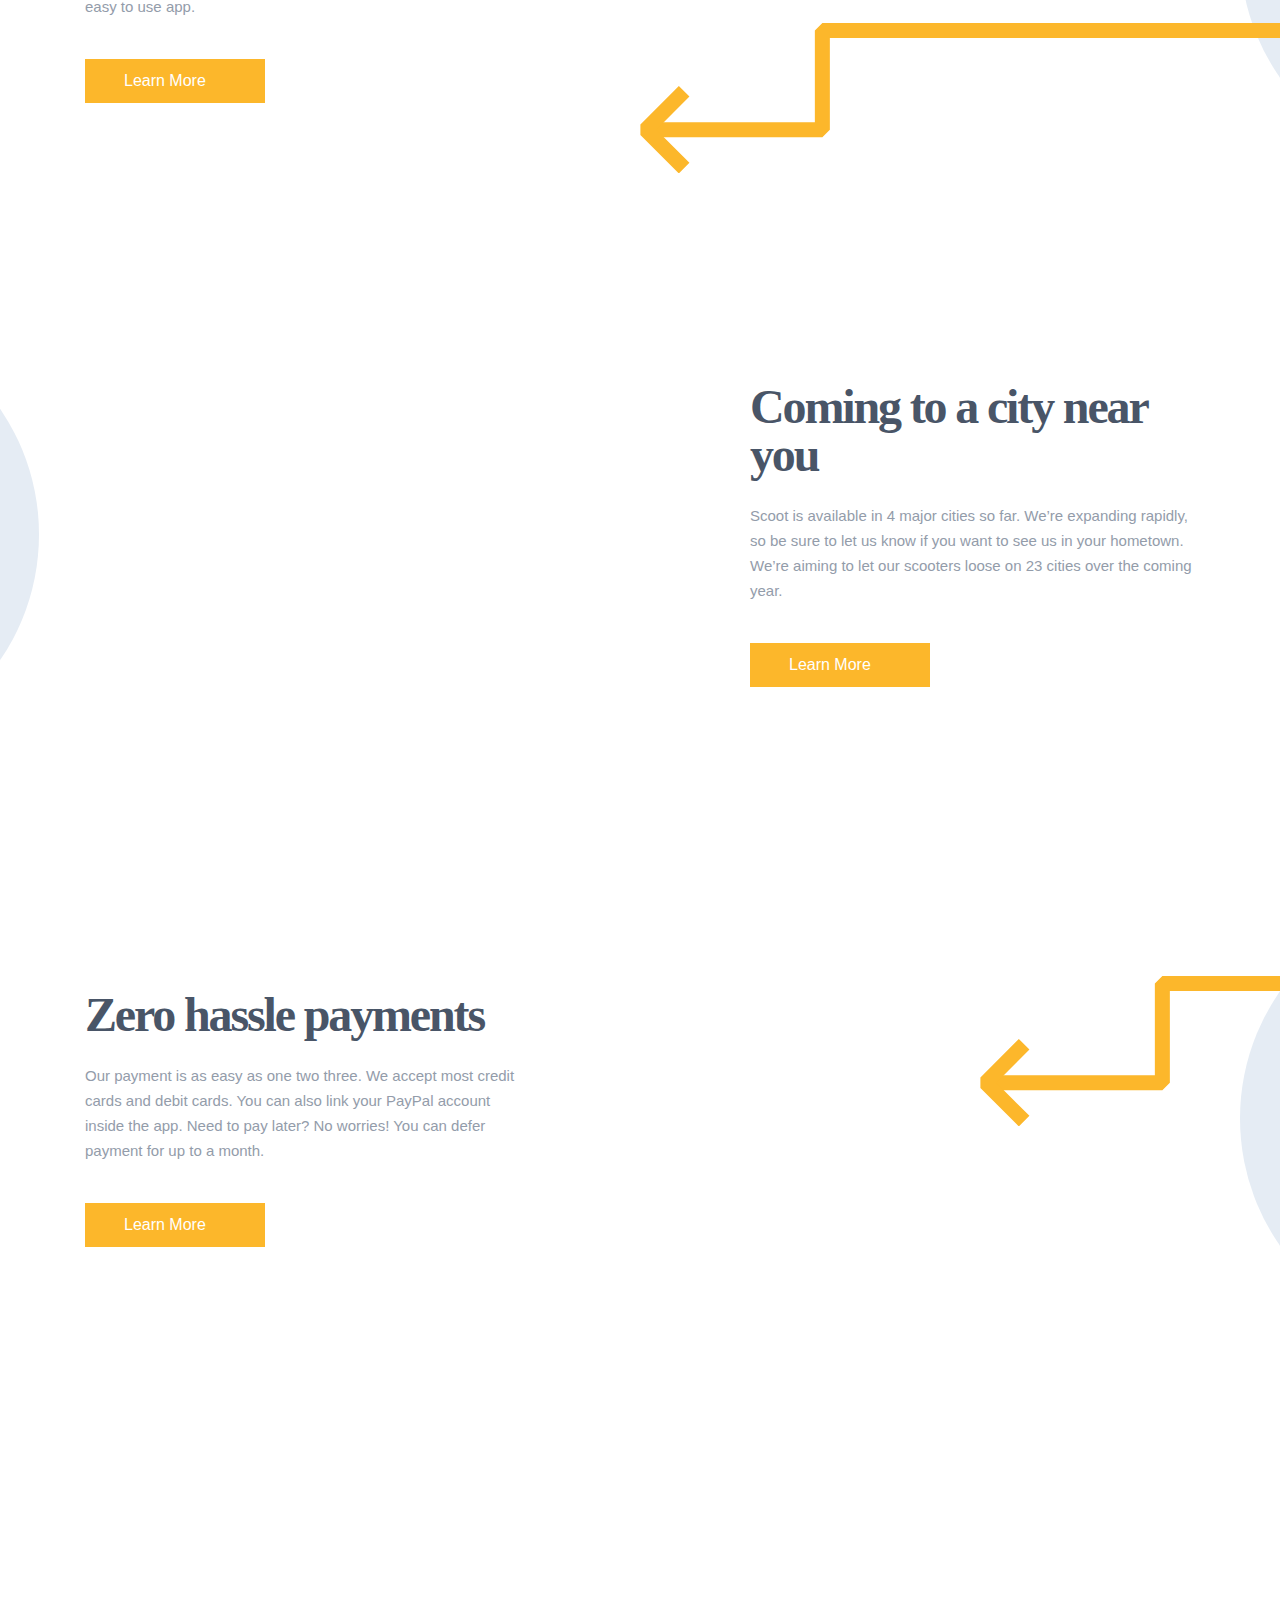
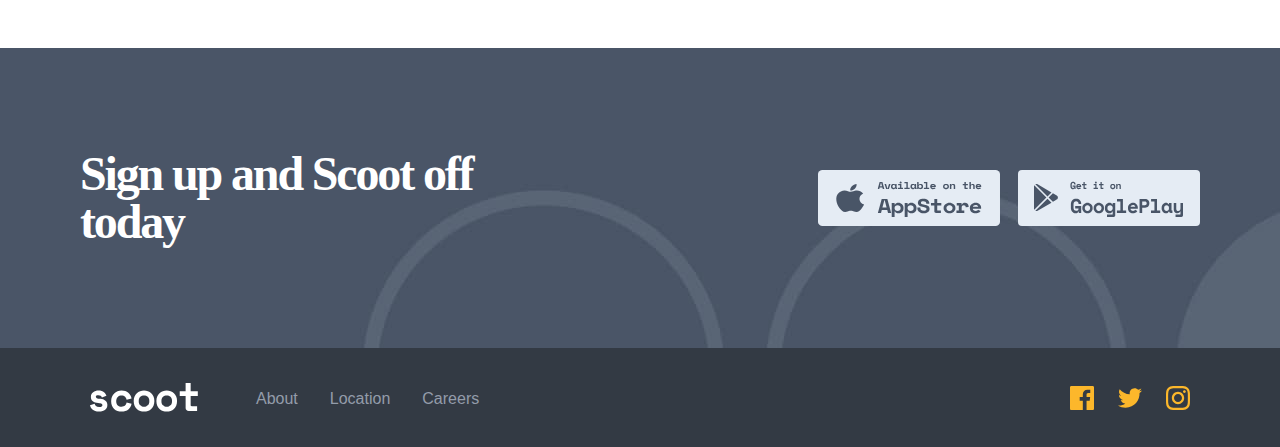
==== commit 990db5a6: "14" ====
--- a/index.html
+++ b/index.html
@@ -143,7 +143,7 @@
                 </li>
             </ul>
         </section>
-        < <section class="cta">
+         <section class="cta">
             <div class="container cta__container">
                 <h2 class="cta__title">Sign up and Scoot off today</h2>
                 <ul class="cta__list">
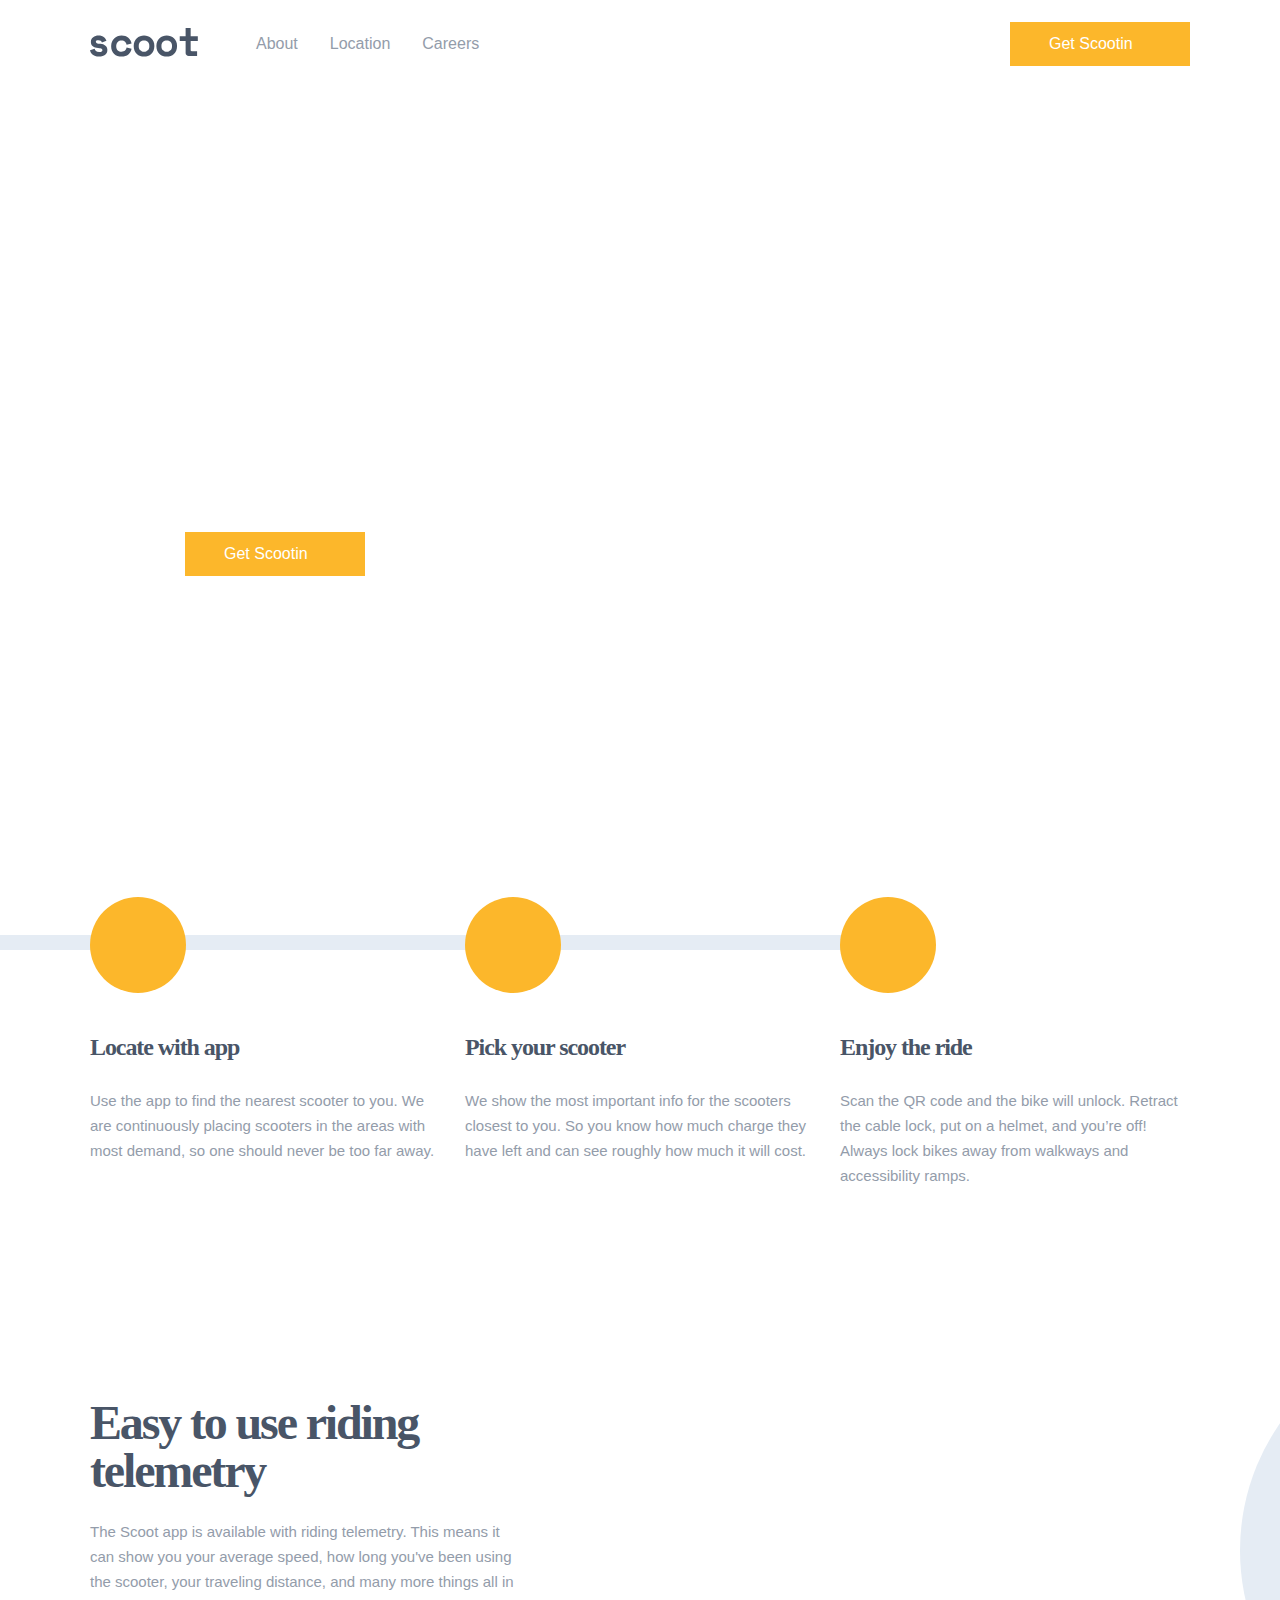
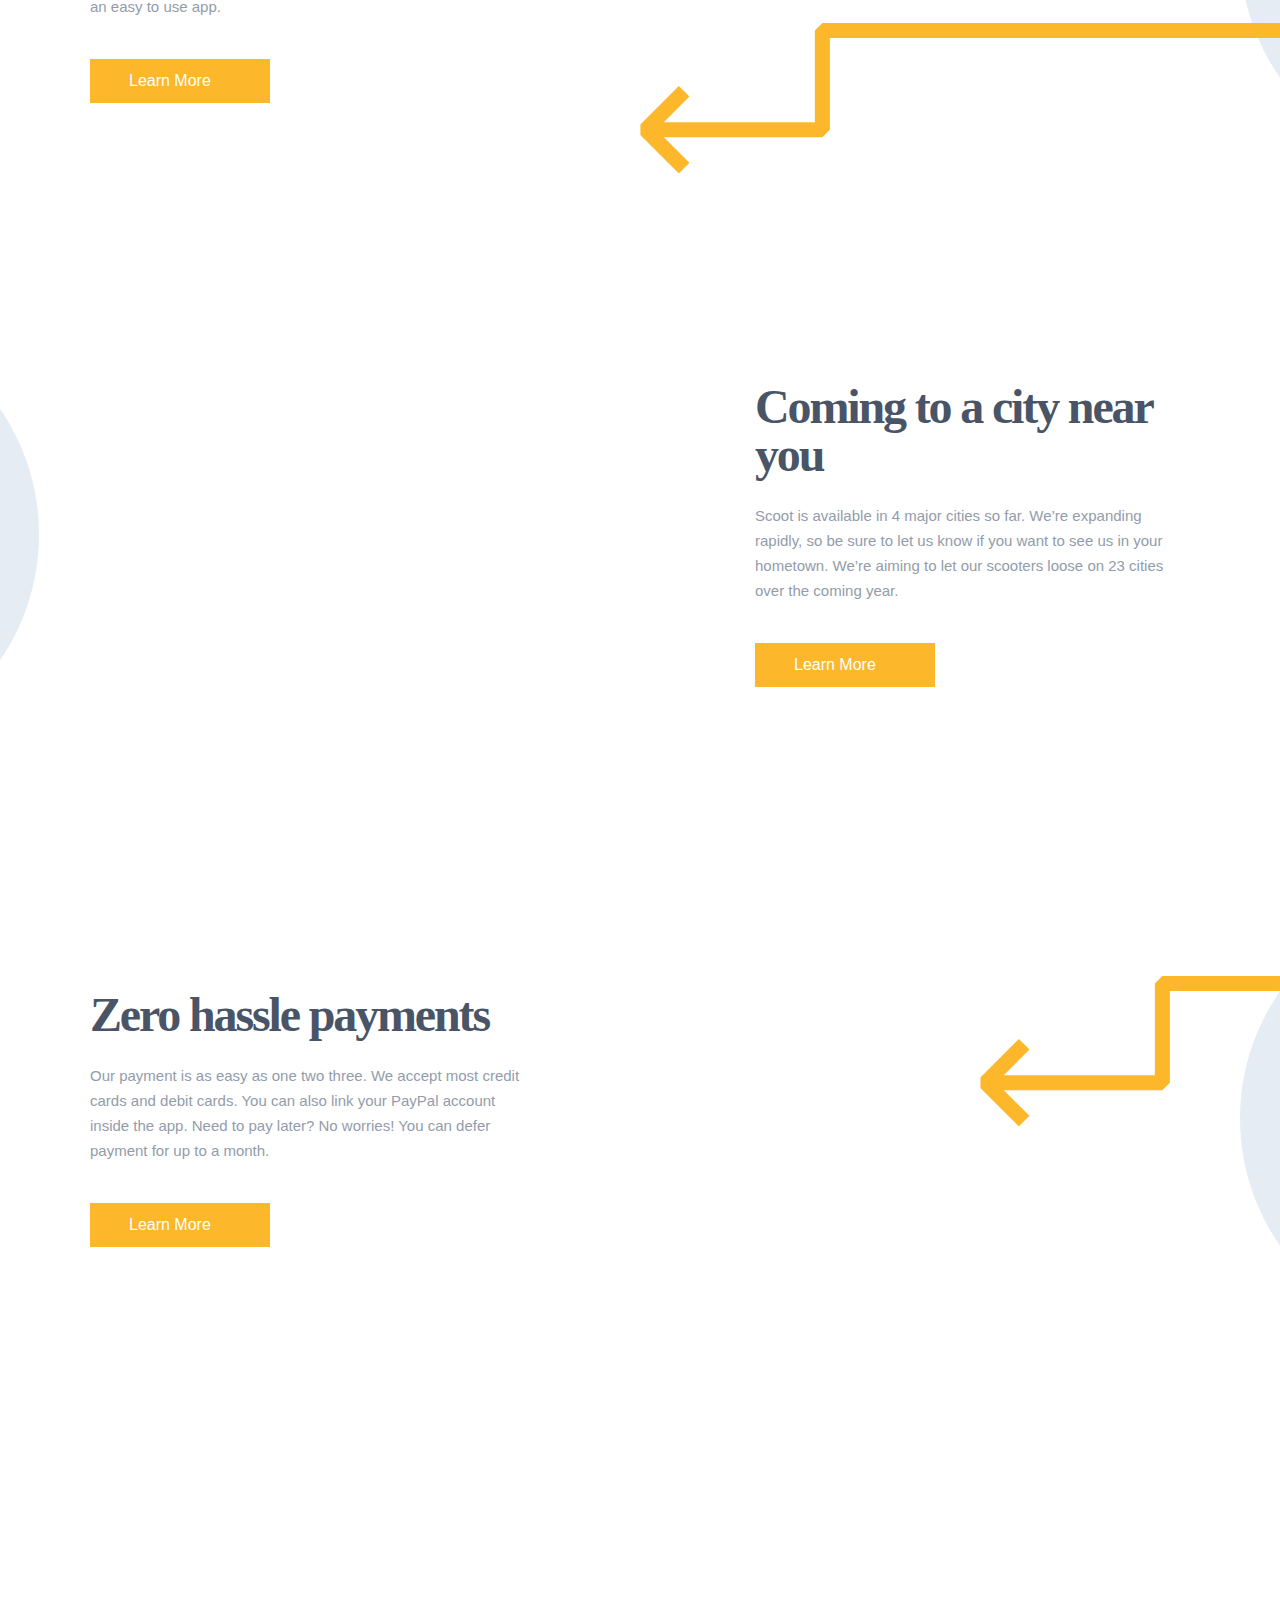
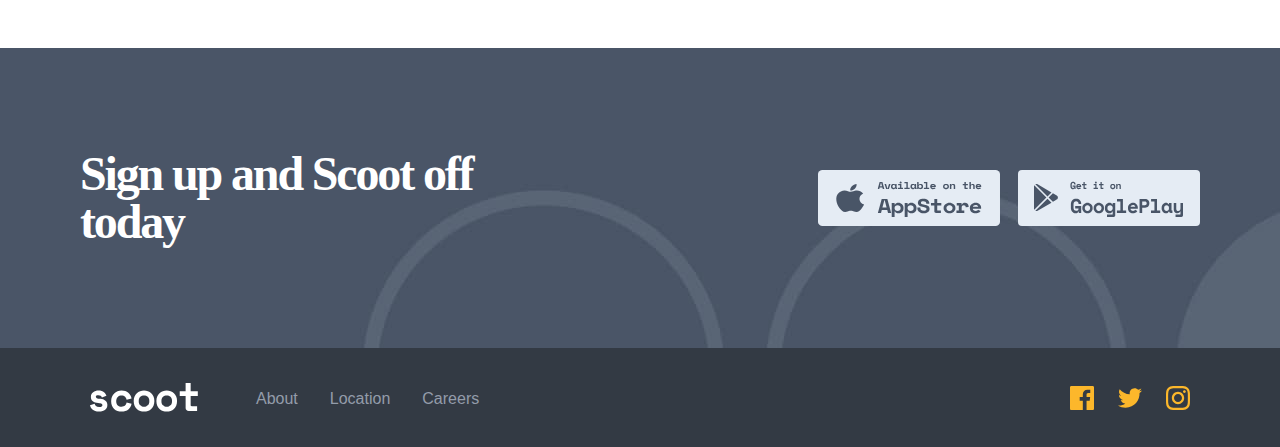
==== commit c761ab7b: "15" ====
--- a/index.html
+++ b/index.html
@@ -81,8 +81,9 @@
                 </ol>
             </div>
         </section>
-        <section class="benifits container">
-            <h2 class="visually-hidden">benifits</h2>
+        <section class="benifits">
+            <div class="container">
+                <h2 class="visually-hidden">benifits</h2>
             <ul class="benifits__list">
                 <li class="benifits__item benifits__item--easy">
                     <picture>
@@ -142,6 +143,7 @@
                     </div>
                 </li>
             </ul>
+            </div>
         </section>
          <section class="cta">
             <div class="container cta__container">
--- a/css/main.css
+++ b/css/main.css
@@ -477,6 +477,28 @@
   color: #FCB72B;
 }
 
+@-webkit-keyframes header--opened {
+  0% {
+    -webkit-transform: translateX(-100%);
+            transform: translateX(-100%);
+  }
+  100% {
+    -webkit-transform: translateX(0);
+            transform: translateX(0);
+  }
+}
+
+@keyframes header--opened {
+  0% {
+    -webkit-transform: translateX(-100%);
+            transform: translateX(-100%);
+  }
+  100% {
+    -webkit-transform: translateX(0);
+            transform: translateX(0);
+  }
+}
+
 .header {
   padding-top: 22px;
   padding-bottom: 21px;
@@ -507,13 +529,15 @@
   .header__nav--opened {
     width: 256px;
     display: block;
-    padding-left: 10px;
+    padding-left: 32px;
     position: absolute;
     top: 100%;
     left: 0;
     height: calc(100vh - 74px);
     margin-bottom: calc(100% - 53px);
     background-color: #333A44;
+    -webkit-animation: header--opened 300ms linear;
+            animation: header--opened 300ms linear;
   }
   .header__nav--opened .nav__list {
     display: block;
@@ -530,7 +554,10 @@
   .header__nav--opened + .header__link {
     display: inline;
     position: absolute;
-    top: calc(100vh - 74px);
+    top: calc(95vh - 74px);
+    left: 32px;
+    -webkit-animation: header--opened 300ms linear;
+            animation: header--opened 300ms linear;
   }
   .header__link {
     display: none;
@@ -735,15 +762,14 @@
 }
 
 .guide__list::after {
-  border: 15px solid #E5ECF4;
   background-color: #E5ECF4;
   display: block;
-  height: 1px;
-  width: 65%;
+  height: 15px;
+  width: 68%;
   content: "";
   position: absolute;
   z-index: -1;
-  top: 188px;
+  top: 198px;
   left: 0;
 }
 
@@ -814,10 +840,10 @@
     padding: 0 58px;
   }
   .guide__list::after {
-    width: 1px;
+    width: 15px;
     height: 512px;
     top: 0;
-    left: calc(50% - 254px);
+    left: calc(50% - 248px);
   }
   .guide__item {
     padding: 0;
@@ -857,7 +883,6 @@
 
 .benifits {
   margin-bottom: 307px;
-  max-width: 1440px;
   overflow: hidden;
 }
 
